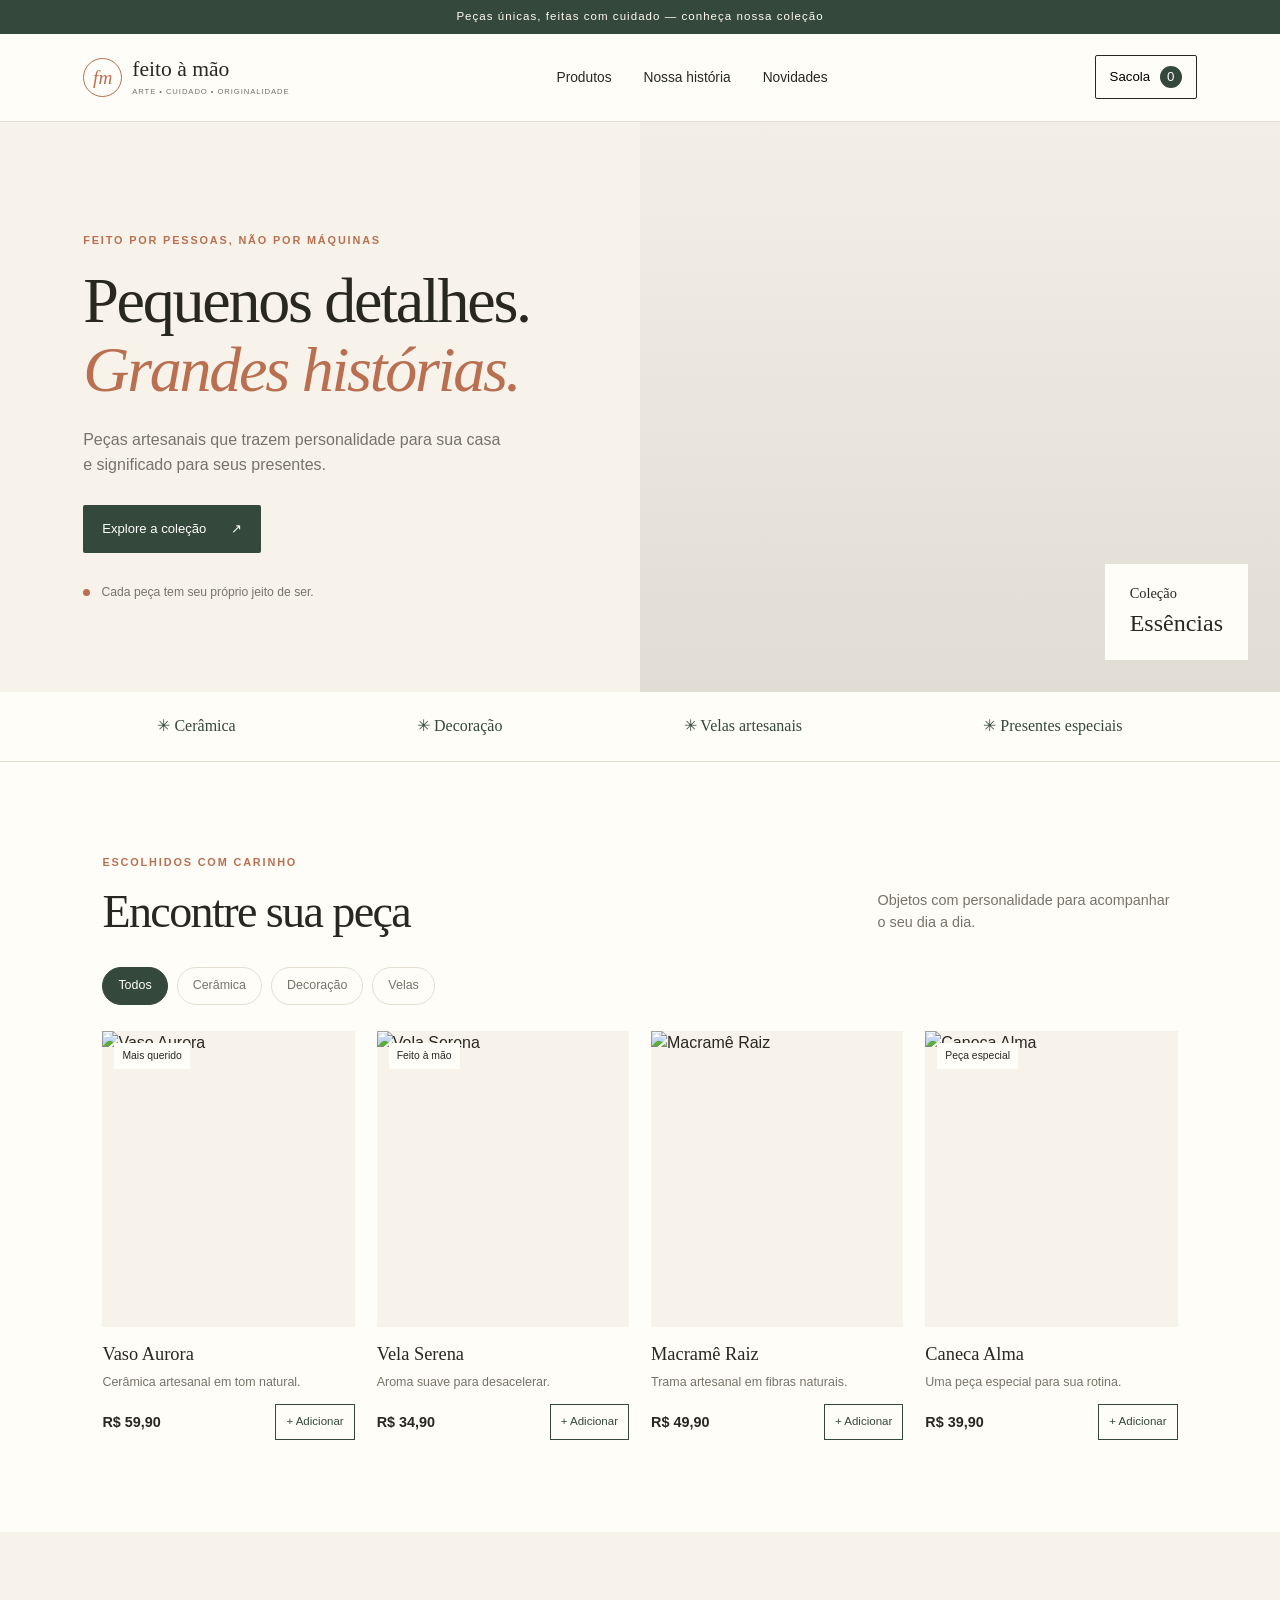
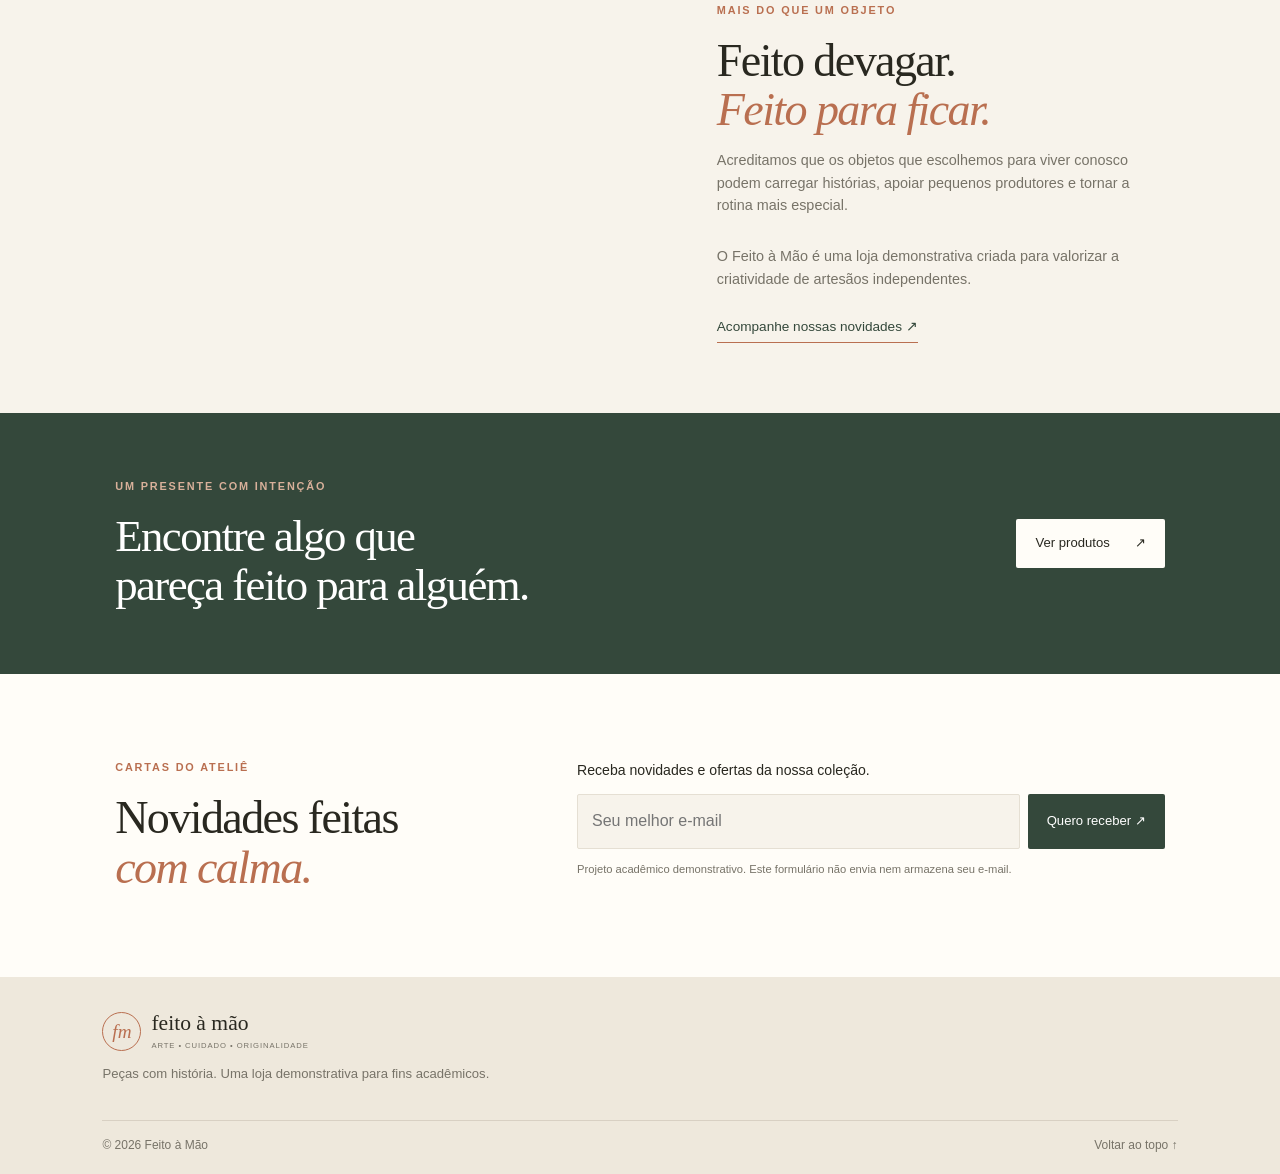
==== index.html @ 0cb6afe1 "Add files via upload Adicionando arquivos corretamente." ====
<!DOCTYPE html>
<html lang="pt-BR">
<head>
  <meta charset="UTF-8">
  <meta name="viewport" content="width=device-width, initial-scale=1.0">
  <meta name="description" content="Feito à Mão: peças artesanais para presentear e transformar seu espaço.">
  <title>Feito à Mão | Artesanato com significado</title>
  <link rel="stylesheet" href="assets/css/style.css">
  <script async src="https://www.googletagmanager.com/gtag/js?id=G-XXXXXXXXXX"></script>
  <script src="assets/js/analytics.js"></script>
  <script defer src="assets/js/main.js"></script>
</head>
<body>
  <div class="announcement">Peças únicas, feitas com cuidado — conheça nossa coleção</div>
  <header class="site-header">
    <a class="brand" href="#inicio" aria-label="Feito à Mão - início">
      <span class="brand-mark">fm</span>
      <span>feito à mão<small>ARTE • CUIDADO • ORIGINALIDADE</small></span>
    </a>
    <button class="menu-toggle" id="menu-toggle" aria-label="Abrir menu" aria-expanded="false">☰</button>
    <nav class="main-nav" id="main-nav">
      <a href="#produtos">Produtos</a>
      <a href="#historia">Nossa história</a>
      <a href="#novidades">Novidades</a>
    </nav>
    <button class="cart-button" id="open-cart" aria-label="Abrir carrinho">Sacola <span id="cart-count">0</span></button>
  </header>

  <main>
    <section class="hero" id="inicio">
      <div class="hero-copy">
        <p class="eyebrow">FEITO POR PESSOAS, NÃO POR MÁQUINAS</p>
        <h1>Pequenos detalhes.<br><em>Grandes histórias.</em></h1>
        <p>Peças artesanais que trazem personalidade para sua casa e significado para seus presentes.</p>
        <a class="button button-dark" href="#produtos" data-track="hero_shop_click">Explore a coleção <span>↗</span></a>
        <div class="hero-note"><span class="dot"></span> Cada peça tem seu próprio jeito de ser.</div>
      </div>
      <div class="hero-image" role="img" aria-label="Peças artesanais em tons naturais">
        <div class="image-label">Coleção<br><strong>Essências</strong></div>
      </div>
    </section>

    <section class="category-strip" aria-label="Categorias">
      <span>✳ Cerâmica</span><span>✳ Decoração</span><span>✳ Velas artesanais</span><span>✳ Presentes especiais</span>
    </section>

    <section class="section products-section" id="produtos">
      <div class="section-heading">
        <div><p class="eyebrow">ESCOLHIDOS COM CARINHO</p><h2>Encontre sua peça</h2></div>
        <p>Objetos com personalidade para acompanhar o seu dia a dia.</p>
      </div>
      <div class="filters" role="group" aria-label="Filtrar produtos">
        <button class="filter active" data-category="todos">Todos</button>
        <button class="filter" data-category="ceramica">Cerâmica</button>
        <button class="filter" data-category="decoracao">Decoração</button>
        <button class="filter" data-category="velas">Velas</button>
      </div>
      <div class="product-grid" id="product-grid"></div>
    </section>

    <section class="story-section" id="historia">
      <div class="story-image" role="img" aria-label="Materiais e ferramentas de artesanato"></div>
      <div class="story-copy">
        <p class="eyebrow">MAIS DO QUE UM OBJETO</p>
        <h2>Feito devagar.<br><em>Feito para ficar.</em></h2>
        <p>Acreditamos que os objetos que escolhemos para viver conosco podem carregar histórias, apoiar pequenos produtores e tornar a rotina mais especial.</p>
        <p>O Feito à Mão é uma loja demonstrativa criada para valorizar a criatividade de artesãos independentes.</p>
        <a href="#novidades" class="text-link" data-track="story_newsletter_click">Acompanhe nossas novidades ↗</a>
      </div>
    </section>

    <section class="promo-section">
      <div><p class="eyebrow">UM PRESENTE COM INTENÇÃO</p><h2>Encontre algo que<br>pareça feito para alguém.</h2></div>
      <a class="button button-light" href="#produtos" data-track="promo_shop_click">Ver produtos <span>↗</span></a>
    </section>

    <section class="newsletter-section" id="novidades">
      <div><p class="eyebrow">CARTAS DO ATELIÊ</p><h2>Novidades feitas<br><em>com calma.</em></h2></div>
      <form id="newsletter-form" class="newsletter-form">
        <label for="email">Receba novidades e ofertas da nossa coleção.</label>
        <div class="email-row"><input id="email" name="email" type="email" placeholder="Seu melhor e-mail" required><button class="button button-dark" type="submit">Quero receber ↗</button></div>
        <small>Projeto acadêmico demonstrativo. Este formulário não envia nem armazena seu e-mail.</small>
        <p id="newsletter-message" class="form-message" aria-live="polite"></p>
      </form>
    </section>
  </main>

  <footer class="site-footer">
    <a class="brand footer-brand" href="#inicio"><span class="brand-mark">fm</span><span>feito à mão<small>ARTE • CUIDADO • ORIGINALIDADE</small></span></a>
    <p>Peças com história. Uma loja demonstrativa para fins acadêmicos.</p>
    <div class="footer-bottom"><span>© <span id="year"></span> Feito à Mão</span><a href="#inicio">Voltar ao topo ↑</a></div>
  </footer>

  <div class="cart-overlay" id="cart-overlay" hidden></div>
  <aside class="cart-drawer" id="cart-drawer" aria-label="Carrinho de compras" aria-hidden="true">
    <div class="cart-heading"><div><p class="eyebrow">SUA SELEÇÃO</p><h2>Sacola</h2></div><button id="close-cart" class="close-button" aria-label="Fechar carrinho">×</button></div>
    <div id="cart-items" class="cart-items"></div>
    <div class="cart-bottom"><div class="cart-total"><span>Total estimado</span><strong id="cart-total">R$ 0,00</strong></div><button id="checkout-button" class="button button-dark full-width">Finalizar pedido de teste ↗</button><p class="fine-print">Sem pagamento real. Esta é uma demonstração acadêmica.</p><p id="checkout-message" class="form-message" aria-live="polite"></p></div>
  </aside>
  <div class="toast" id="toast" role="status" aria-live="polite"></div>
</body>
</html>
---- assets/css/style.css ----
:root {
  --cream: #f7f3eb;
  --paper: #fffdf8;
  --ink: #292820;
  --muted: #777368;
  --green: #34483b;
  --clay: #b96f50;
  --line: #e5dfd3;
  --serif: Georgia, "Times New Roman", serif;
  --sans: Arial, Helvetica, sans-serif;
}
* { box-sizing: border-box; }
html { scroll-behavior: smooth; scroll-padding-top: 90px; }
body { margin: 0; background: var(--paper); color: var(--ink); font-family: var(--sans); line-height: 1.55; }
a { color: inherit; text-decoration: none; }
button, input { font: inherit; }
button { cursor: pointer; }
.announcement { background: var(--green); color: #fffaf0; text-align: center; padding: 8px 16px; font-size: .72rem; letter-spacing: .09em; }
.site-header { height: 88px; padding: 0 6.5%; display: flex; align-items: center; justify-content: space-between; gap: 24px; background: var(--paper); border-bottom: 1px solid var(--line); position: sticky; top: 0; z-index: 10; }
.brand { display: flex; align-items: center; gap: 10px; font-family: var(--serif); font-size: 1.35rem; line-height: 1; white-space: nowrap; }
.brand small { display: block; margin-top: 6px; font: .48rem var(--sans); letter-spacing: .12em; color: var(--muted); }
.brand-mark { display: grid; place-items: center; width: 39px; height: 39px; border: 1px solid var(--clay); border-radius: 50%; color: var(--clay); font-style: italic; font-size: 1.2rem; }
.main-nav { display: flex; align-items: center; gap: 32px; font-size: .86rem; }
.main-nav a:hover, .text-link:hover { color: var(--clay); }
.cart-button { border: 1px solid var(--ink); background: transparent; padding: 10px 14px; border-radius: 2px; font-size: .83rem; }
.cart-button span { display: inline-grid; place-items: center; margin-left: 6px; background: var(--green); color: white; width: 22px; height: 22px; border-radius: 50%; }
.menu-toggle { display: none; background: none; border: 0; font-size: 1.4rem; }
.hero { display: grid; grid-template-columns: 1fr 1fr; min-height: 570px; background: var(--cream); }
.hero-copy { padding: 90px 10% 70px 13%; display: flex; flex-direction: column; align-items: flex-start; justify-content: center; }
.eyebrow { font-size: .68rem; font-weight: 700; letter-spacing: .17em; color: var(--clay); margin: 0 0 17px; }
h1, h2 { font-family: var(--serif); font-weight: 400; letter-spacing: -.035em; line-height: 1.08; margin: 0; }
h1 { font-size: clamp(2.7rem, 5vw, 4.6rem); }
h2 { font-size: clamp(2.1rem, 3.6vw, 3.3rem); }
h1 em, h2 em { color: var(--clay); font-weight: 400; }
.hero-copy > p:not(.eyebrow) { max-width: 420px; color: var(--muted); margin: 24px 0 27px; }
.button { display: inline-flex; align-items: center; justify-content: center; gap: 25px; padding: 14px 19px; border: 0; border-radius: 2px; font-size: .82rem; transition: transform .2s, background .2s; }
.button:hover { transform: translateY(-2px); }
.button-dark { background: var(--green); color: white; }
.button-dark:hover { background: #26372d; }
.button-light { background: var(--paper); color: var(--ink); }
.hero-note { margin-top: 30px; color: var(--muted); font-size: .76rem; }
.dot { display: inline-block; width: 7px; height: 7px; border-radius: 50%; background: var(--clay); margin-right: 8px; }
.hero-image { position: relative; min-height: 450px; background: linear-gradient(0deg, #2928201c, #29282005), url("https://images.unsplash.com/photo-1490312278390-ab64016e0aa9?auto=format&fit=crop&w=1400&q=85") center/cover; }
.image-label { position: absolute; bottom: 32px; right: 32px; padding: 18px 25px; background: var(--paper); font-family: var(--serif); font-size: .9rem; }
.image-label strong { font-size: 1.5rem; font-weight: 400; }
.category-strip { display: flex; justify-content: space-around; gap: 20px; flex-wrap: wrap; padding: 22px 6%; border-bottom: 1px solid var(--line); font-family: var(--serif); color: var(--green); }
.section { padding: 92px 8%; }
.section-heading { display: flex; align-items: end; justify-content: space-between; gap: 30px; margin-bottom: 30px; }
.section-heading > p { max-width: 300px; color: var(--muted); font-size: .9rem; margin: 0 0 4px; }
.filters { display: flex; gap: 9px; margin-bottom: 26px; flex-wrap: wrap; }
.filter { padding: 8px 15px; border: 1px solid var(--line); background: transparent; color: var(--muted); border-radius: 30px; font-size: .78rem; }
.filter.active, .filter:hover { background: var(--green); border-color: var(--green); color: white; }
.product-grid { display: grid; grid-template-columns: repeat(4, minmax(0, 1fr)); gap: 22px; }
.product-card { min-width: 0; }
.product-art { width: 100%; aspect-ratio: 4/4.7; position: relative; overflow: hidden; background: var(--cream); }
.product-art img { width: 100%; height: 100%; display: block; object-fit: cover; transition: transform .4s; }
.product-card:hover .product-art img { transform: scale(1.04); }
.product-tag { position: absolute; top: 12px; left: 12px; background: var(--paper); padding: 5px 8px; font-size: .65rem; }
.product-info { padding-top: 13px; }
.product-info h3 { margin: 0; font-family: var(--serif); font-size: 1.15rem; font-weight: 400; }
.product-description { color: var(--muted); font-size: .78rem; margin: 4px 0 12px; }
.product-buy-row { display: flex; justify-content: space-between; align-items: center; gap: 10px; }
.product-price { font-size: .9rem; font-weight: 700; }
.add-button { background: transparent; border: 1px solid var(--green); color: var(--green); padding: 8px 10px; font-size: .72rem; }
.add-button:hover { background: var(--green); color: white; }
.story-section { display: grid; grid-template-columns: 1fr 1fr; background: var(--cream); }
.story-image { min-height: 440px; background: url("https://images.unsplash.com/photo-1452860606245-08befc0ff44b?auto=format&fit=crop&w=1200&q=85") center/cover; }
.story-copy { padding: 70px 12%; display: flex; flex-direction: column; align-items: flex-start; justify-content: center; }
.story-copy p:not(.eyebrow) { color: var(--muted); max-width: 450px; font-size: .9rem; }
.text-link { color: var(--green); border-bottom: 1px solid var(--clay); padding-bottom: 5px; margin-top: 12px; font-size: .85rem; }
.promo-section { padding: 65px 9%; background: var(--green); color: white; display: flex; align-items: center; justify-content: space-between; gap: 30px; }
.promo-section .eyebrow { color: #d8b09a; }
.promo-section h2 { font-size: clamp(2rem, 3.5vw, 3rem); }
.newsletter-section { padding: 85px 9%; display: grid; grid-template-columns: .8fr 1.2fr; gap: 70px; align-items: center; }
.newsletter-form label { display: block; font-size: .88rem; margin-bottom: 12px; }
.email-row { display: flex; gap: 8px; }
.email-row input { flex: 1; min-width: 0; padding: 14px; border: 1px solid var(--line); background: var(--cream); border-radius: 2px; }
.newsletter-form small, .fine-print { display: block; color: var(--muted); font-size: .7rem; margin-top: 12px; }
.form-message { font-size: .83rem; color: var(--green); }
.site-footer { background: #eee8dc; padding: 35px 8% 20px; }
.footer-brand { display: inline-flex; }
.site-footer > p { color: var(--muted); font-size: .82rem; }
.footer-bottom { margin-top: 35px; padding-top: 15px; border-top: 1px solid #d8d0c3; display: flex; justify-content: space-between; font-size: .75rem; color: var(--muted); }
.cart-overlay { position: fixed; inset: 0; z-index: 19; background: #17171270; }
.cart-drawer { position: fixed; z-index: 20; top: 0; right: 0; height: 100dvh; width: min(440px, 100%); background: var(--paper); padding: 28px; display: flex; flex-direction: column; transform: translateX(105%); transition: transform .25s ease; }
.cart-drawer.open { transform: translateX(0); }
.cart-heading { display: flex; align-items: center; justify-content: space-between; border-bottom: 1px solid var(--line); padding-bottom: 18px; }
.cart-heading .eyebrow { margin-bottom: 5px; }
.cart-heading h2 { font-size: 2rem; }
.close-button { background: transparent; border: 0; font-size: 2rem; }
.cart-items { overflow: auto; flex: 1; padding: 15px 0; }
.empty-cart { color: var(--muted); font-size: .9rem; padding: 20px 0; }
.cart-item { display: grid; grid-template-columns: 1fr auto; gap: 8px; padding: 14px 0; border-bottom: 1px solid var(--line); }
.cart-item h3 { margin: 0; font-family: var(--serif); font-weight: 400; font-size: 1rem; }
.cart-item p { margin: 3px 0; color: var(--muted); font-size: .8rem; }
.quantity-controls { display: flex; align-items: center; gap: 9px; margin-top: 7px; }
.quantity-controls button { width: 26px; height: 26px; border: 1px solid var(--line); background: transparent; }
.remove-item { align-self: start; border: 0; background: transparent; color: var(--clay); font-size: .75rem; }
.cart-bottom { border-top: 1px solid var(--line); padding-top: 18px; }
.cart-total { display: flex; justify-content: space-between; margin-bottom: 17px; }
.full-width { width: 100%; }
.toast { position: fixed; bottom: 22px; left: 50%; transform: translate(-50%, 20px); opacity: 0; pointer-events: none; background: var(--ink); color: white; padding: 12px 18px; font-size: .82rem; z-index: 30; transition: .2s; }
.toast.show { opacity: 1; transform: translate(-50%, 0); }
[hidden] { display: none !important; }
@media (max-width: 900px) {
  .site-header { padding: 0 4%; gap: 14px; }
  .main-nav { gap: 16px; }
  .hero-copy { padding: 65px 8%; }
  .product-grid { grid-template-columns: repeat(2, minmax(0, 1fr)); gap: 30px 18px; }
  .section { padding: 70px 6%; }
  .story-copy { padding: 50px 8%; }
  .newsletter-section { gap: 35px; padding: 70px 6%; }
}
@media (max-width: 620px) {
  .announcement { font-size: .62rem; }
  .site-header { height: 74px; }
  .brand { font-size: 1.1rem; }
  .brand-mark { width: 34px; height: 34px; }
  .menu-toggle { display: block; margin-left: auto; }
  .main-nav { display: none; position: absolute; top: 73px; left: 0; right: 0; padding: 20px 6%; background: var(--paper); border-bottom: 1px solid var(--line); flex-direction: column; align-items: flex-start; }
  .main-nav.open { display: flex; }
  .cart-button { padding: 7px 9px; font-size: .75rem; }
  .hero { grid-template-columns: 1fr; }
  .hero-copy { padding: 60px 7% 45px; }
  .hero-image { min-height: 330px; }
  .category-strip { justify-content: flex-start; padding: 18px 6%; font-size: .86rem; }
  .section-heading { display: block; }
  .section-heading > p { margin-top: 15px; }
  .product-grid { gap: 25px 12px; }
  .product-info h3 { font-size: 1.03rem; }
  .product-buy-row { align-items: flex-start; flex-direction: column; }
  .add-button { width: 100%; }
  .story-section { grid-template-columns: 1fr; }
  .story-image { min-height: 290px; }
  .story-copy { padding: 50px 7%; }
  .promo-section { padding: 48px 7%; align-items: flex-start; flex-direction: column; }
  .newsletter-section { grid-template-columns: 1fr; padding: 55px 7%; gap: 25px; }
  .email-row { flex-direction: column; }
  .footer-bottom { gap: 20px; }
  .cart-drawer { padding: 22px; }
}
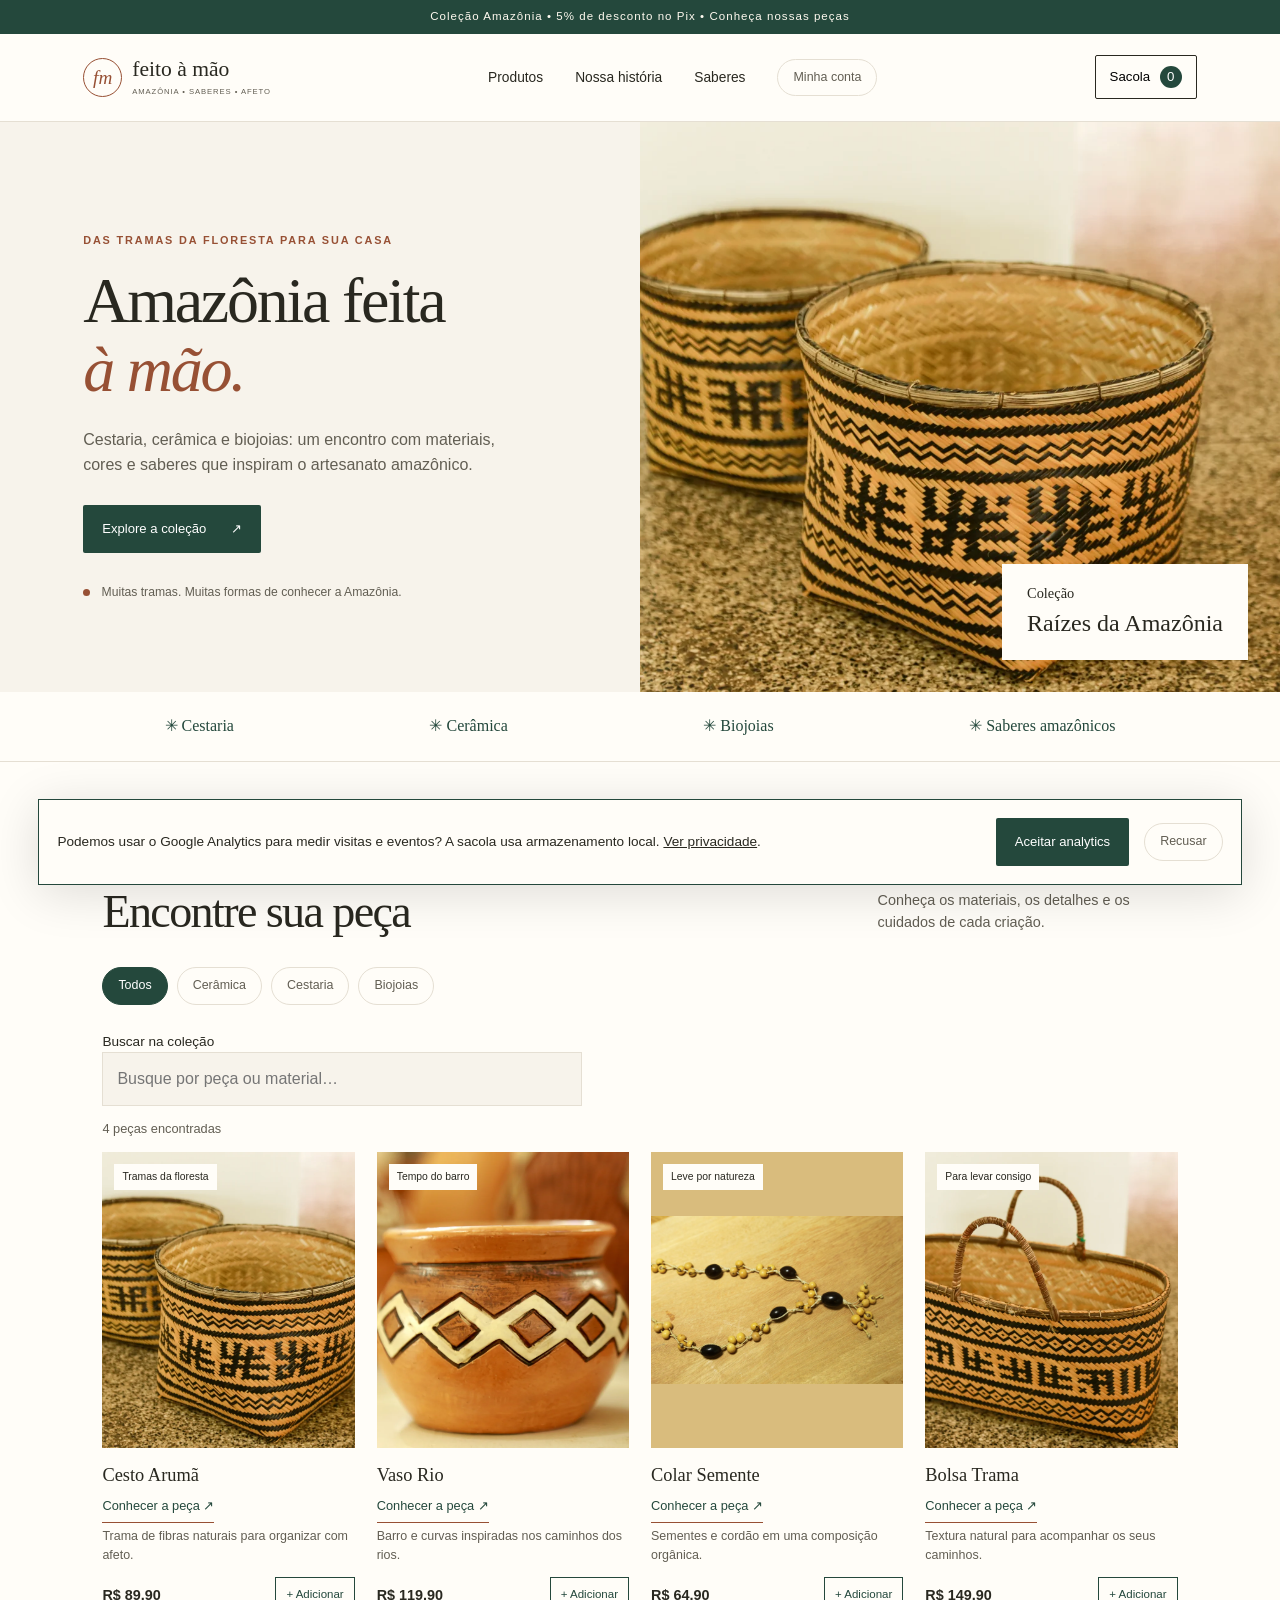
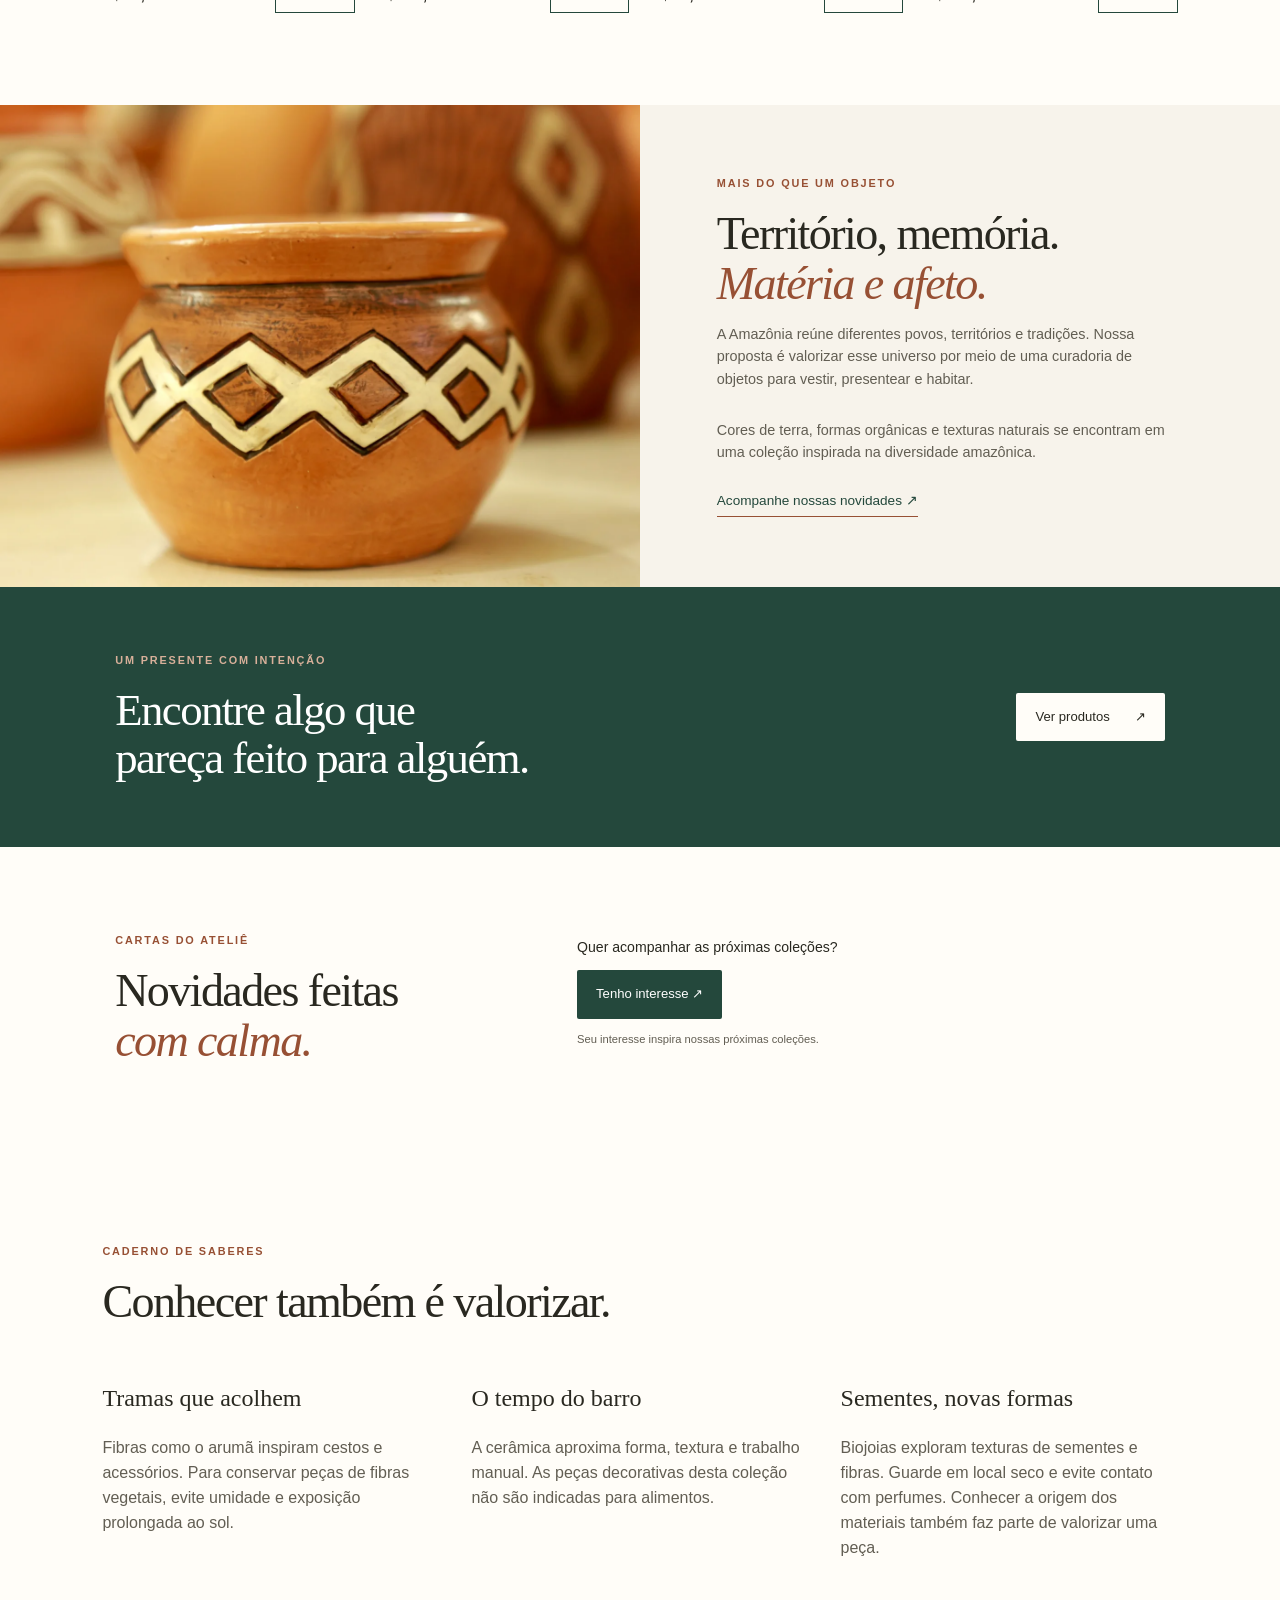
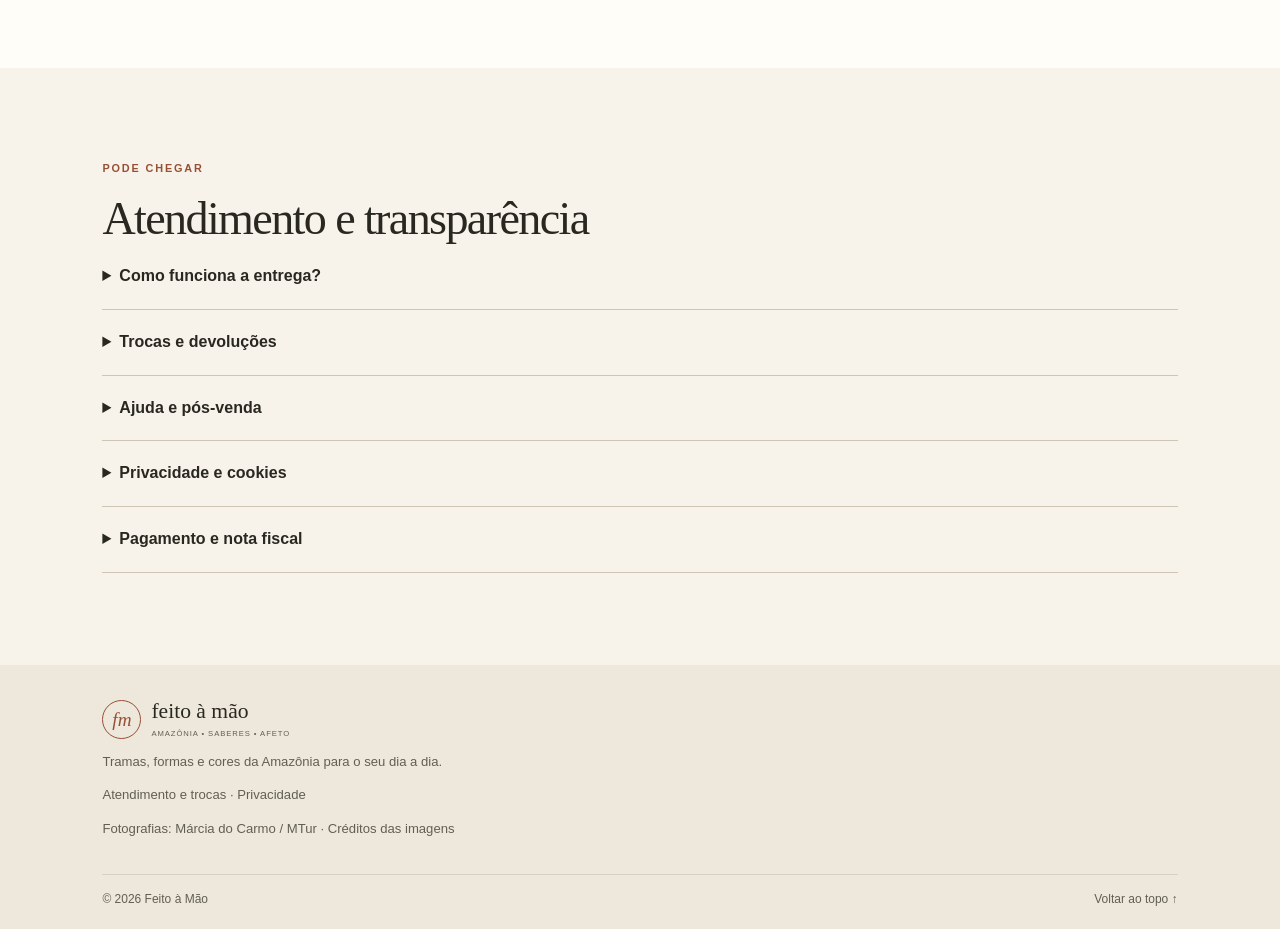
==== commit c9c5a4e2: "Atualização de tema do projeto. Foco do projeto indo para artesanato na amazônia e atualização de TA" ====
--- a/index.html
+++ b/index.html
@@ -1,102 +1,108 @@
-<!DOCTYPE html>
-<html lang="pt-BR">
-<head>
-  <meta charset="UTF-8">
-  <meta name="viewport" content="width=device-width, initial-scale=1.0">
-  <meta name="description" content="Feito à Mão: peças artesanais para presentear e transformar seu espaço.">
-  <title>Feito à Mão | Artesanato com significado</title>
-  <link rel="stylesheet" href="assets/css/style.css">
-  <script async src="https://www.googletagmanager.com/gtag/js?id=G-XXXXXXXXXX"></script>
-  <script src="assets/js/analytics.js"></script>
-  <script defer src="assets/js/main.js"></script>
-</head>
-<body>
-  <div class="announcement">Peças únicas, feitas com cuidado — conheça nossa coleção</div>
-  <header class="site-header">
-    <a class="brand" href="#inicio" aria-label="Feito à Mão - início">
-      <span class="brand-mark">fm</span>
-      <span>feito à mão<small>ARTE • CUIDADO • ORIGINALIDADE</small></span>
-    </a>
-    <button class="menu-toggle" id="menu-toggle" aria-label="Abrir menu" aria-expanded="false">☰</button>
-    <nav class="main-nav" id="main-nav">
-      <a href="#produtos">Produtos</a>
-      <a href="#historia">Nossa história</a>
-      <a href="#novidades">Novidades</a>
-    </nav>
-    <button class="cart-button" id="open-cart" aria-label="Abrir carrinho">Sacola <span id="cart-count">0</span></button>
-  </header>
-
-  <main>
-    <section class="hero" id="inicio">
-      <div class="hero-copy">
-        <p class="eyebrow">FEITO POR PESSOAS, NÃO POR MÁQUINAS</p>
-        <h1>Pequenos detalhes.<br><em>Grandes histórias.</em></h1>
-        <p>Peças artesanais que trazem personalidade para sua casa e significado para seus presentes.</p>
-        <a class="button button-dark" href="#produtos" data-track="hero_shop_click">Explore a coleção <span>↗</span></a>
-        <div class="hero-note"><span class="dot"></span> Cada peça tem seu próprio jeito de ser.</div>
-      </div>
-      <div class="hero-image" role="img" aria-label="Peças artesanais em tons naturais">
-        <div class="image-label">Coleção<br><strong>Essências</strong></div>
-      </div>
-    </section>
-
-    <section class="category-strip" aria-label="Categorias">
-      <span>✳ Cerâmica</span><span>✳ Decoração</span><span>✳ Velas artesanais</span><span>✳ Presentes especiais</span>
-    </section>
-
-    <section class="section products-section" id="produtos">
-      <div class="section-heading">
-        <div><p class="eyebrow">ESCOLHIDOS COM CARINHO</p><h2>Encontre sua peça</h2></div>
-        <p>Objetos com personalidade para acompanhar o seu dia a dia.</p>
-      </div>
-      <div class="filters" role="group" aria-label="Filtrar produtos">
-        <button class="filter active" data-category="todos">Todos</button>
-        <button class="filter" data-category="ceramica">Cerâmica</button>
-        <button class="filter" data-category="decoracao">Decoração</button>
-        <button class="filter" data-category="velas">Velas</button>
-      </div>
-      <div class="product-grid" id="product-grid"></div>
-    </section>
-
-    <section class="story-section" id="historia">
-      <div class="story-image" role="img" aria-label="Materiais e ferramentas de artesanato"></div>
-      <div class="story-copy">
-        <p class="eyebrow">MAIS DO QUE UM OBJETO</p>
-        <h2>Feito devagar.<br><em>Feito para ficar.</em></h2>
-        <p>Acreditamos que os objetos que escolhemos para viver conosco podem carregar histórias, apoiar pequenos produtores e tornar a rotina mais especial.</p>
-        <p>O Feito à Mão é uma loja demonstrativa criada para valorizar a criatividade de artesãos independentes.</p>
-        <a href="#novidades" class="text-link" data-track="story_newsletter_click">Acompanhe nossas novidades ↗</a>
-      </div>
-    </section>
-
-    <section class="promo-section">
-      <div><p class="eyebrow">UM PRESENTE COM INTENÇÃO</p><h2>Encontre algo que<br>pareça feito para alguém.</h2></div>
-      <a class="button button-light" href="#produtos" data-track="promo_shop_click">Ver produtos <span>↗</span></a>
-    </section>
-
-    <section class="newsletter-section" id="novidades">
-      <div><p class="eyebrow">CARTAS DO ATELIÊ</p><h2>Novidades feitas<br><em>com calma.</em></h2></div>
-      <form id="newsletter-form" class="newsletter-form">
-        <label for="email">Receba novidades e ofertas da nossa coleção.</label>
-        <div class="email-row"><input id="email" name="email" type="email" placeholder="Seu melhor e-mail" required><button class="button button-dark" type="submit">Quero receber ↗</button></div>
-        <small>Projeto acadêmico demonstrativo. Este formulário não envia nem armazena seu e-mail.</small>
-        <p id="newsletter-message" class="form-message" aria-live="polite"></p>
-      </form>
-    </section>
-  </main>
-
-  <footer class="site-footer">
-    <a class="brand footer-brand" href="#inicio"><span class="brand-mark">fm</span><span>feito à mão<small>ARTE • CUIDADO • ORIGINALIDADE</small></span></a>
-    <p>Peças com história. Uma loja demonstrativa para fins acadêmicos.</p>
-    <div class="footer-bottom"><span>© <span id="year"></span> Feito à Mão</span><a href="#inicio">Voltar ao topo ↑</a></div>
-  </footer>
-
-  <div class="cart-overlay" id="cart-overlay" hidden></div>
-  <aside class="cart-drawer" id="cart-drawer" aria-label="Carrinho de compras" aria-hidden="true">
-    <div class="cart-heading"><div><p class="eyebrow">SUA SELEÇÃO</p><h2>Sacola</h2></div><button id="close-cart" class="close-button" aria-label="Fechar carrinho">×</button></div>
-    <div id="cart-items" class="cart-items"></div>
-    <div class="cart-bottom"><div class="cart-total"><span>Total estimado</span><strong id="cart-total">R$ 0,00</strong></div><button id="checkout-button" class="button button-dark full-width">Finalizar pedido de teste ↗</button><p class="fine-print">Sem pagamento real. Esta é uma demonstração acadêmica.</p><p id="checkout-message" class="form-message" aria-live="polite"></p></div>
-  </aside>
-  <div class="toast" id="toast" role="status" aria-live="polite"></div>
-</body>
-</html>
+<!DOCTYPE html>
+<html lang="pt-BR">
+<head>
+  <meta charset="UTF-8">
+  <meta name="viewport" content="width=device-width, initial-scale=1.0">
+  <meta name="description" content="Feito à Mão Amazônia: cestaria, cerâmica e biojoias inspiradas nos materiais e nas cores da região amazônica.">
+  <title>Feito à Mão | Artesanato da Amazônia</title>
+  <link rel="stylesheet" href="assets/css/style.css">
+  <script src="assets/js/analytics.js"></script>
+  <script defer src="assets/js/main.js"></script>
+</head>
+<body>
+  <div class="announcement">Coleção Amazônia • 5% de desconto no Pix • Conheça nossas peças</div>
+  <header class="site-header">
+    <a class="brand" href="#inicio" aria-label="Feito à Mão - início">
+      <span class="brand-mark">fm</span>
+      <span>feito à mão<small>AMAZÔNIA • SABERES • AFETO</small></span>
+    </a>
+    <button class="menu-toggle" id="menu-toggle" aria-label="Abrir menu" aria-expanded="false">☰</button>
+    <nav class="main-nav" id="main-nav">
+      <a href="#produtos">Produtos</a>
+      <a href="#historia">Nossa história</a>
+      <a href="#saberes">Saberes</a><button class="filter" id="account-button">Minha conta</button>
+    </nav>
+    <button class="cart-button" id="open-cart" aria-label="Abrir carrinho">Sacola <span id="cart-count">0</span></button>
+  </header>
+
+  <main>
+    <section class="hero" id="inicio">
+      <div class="hero-copy">
+        <p class="eyebrow">DAS TRAMAS DA FLORESTA PARA SUA CASA</p>
+        <h1>Amazônia feita<br><em>à mão.</em></h1>
+        <p>Cestaria, cerâmica e biojoias: um encontro com materiais, cores e saberes que inspiram o artesanato amazônico.</p>
+        <a class="button button-dark" href="#produtos" data-track="hero_shop_click">Explore a coleção <span>↗</span></a>
+        <div class="hero-note"><span class="dot"></span> Muitas tramas. Muitas formas de conhecer a Amazônia.</div>
+      </div>
+      <div class="hero-image" role="img" aria-label="Cerâmica e cestaria em tons da floresta">
+        <div class="image-label">Coleção<br><strong>Raízes da Amazônia</strong></div>
+      </div>
+    </section>
+
+    <section class="category-strip" aria-label="Categorias">
+      <span>✳ Cestaria</span><span>✳ Cerâmica</span><span>✳ Biojoias</span><span>✳ Saberes amazônicos</span>
+    </section>
+
+    <section class="section products-section" id="produtos">
+      <div class="section-heading">
+        <div><p class="eyebrow">ESCOLHIDOS COM CARINHO</p><h2>Encontre sua peça</h2></div>
+        <p>Conheça os materiais, os detalhes e os cuidados de cada criação.</p>
+      </div>
+      <div class="filters" role="group" aria-label="Filtrar produtos">
+        <button class="filter active" data-category="todos">Todos</button>
+        <button class="filter" data-category="ceramica">Cerâmica</button>
+        <button class="filter" data-category="cestaria">Cestaria</button>
+        <button class="filter" data-category="biojoias">Biojoias</button>
+      </div>
+      <label class="search-label" for="search">Buscar na coleção</label><input id="search" type="search" placeholder="Busque por peça ou material…"><p id="result-count" role="status"></p>
+      <div class="product-grid" id="product-grid"></div>
+    </section>
+
+    <section class="story-section" id="historia">
+      <div class="story-image" role="img" aria-label="Fotografia de cerâmica artesanal"></div>
+      <div class="story-copy">
+        <p class="eyebrow">MAIS DO QUE UM OBJETO</p>
+        <h2>Território, memória.<br><em>Matéria e afeto.</em></h2>
+        <p>A Amazônia reúne diferentes povos, territórios e tradições. Nossa proposta é valorizar esse universo por meio de uma curadoria de objetos para vestir, presentear e habitar.</p>
+        <p>Cores de terra, formas orgânicas e texturas naturais se encontram em uma coleção inspirada na diversidade amazônica.</p>
+        <a href="#novidades" class="text-link" data-track="story_newsletter_click">Acompanhe nossas novidades ↗</a>
+      </div>
+    </section>
+
+    <section class="promo-section">
+      <div><p class="eyebrow">UM PRESENTE COM INTENÇÃO</p><h2>Encontre algo que<br>pareça feito para alguém.</h2></div>
+      <a class="button button-light" href="#produtos" data-track="promo_shop_click">Ver produtos <span>↗</span></a>
+    </section>
+
+    <section class="newsletter-section" id="novidades">
+      <div><p class="eyebrow">CARTAS DO ATELIÊ</p><h2>Novidades feitas<br><em>com calma.</em></h2></div>
+      <form id="newsletter-form" class="newsletter-form">
+        <label for="email">Quer acompanhar as próximas coleções?</label>
+        <div class="email-row"><button class="button button-dark" type="submit">Tenho interesse ↗</button></div>
+        <small>Seu interesse inspira nossas próximas coleções.</small>
+        <p id="newsletter-message" class="form-message" aria-live="polite"></p>
+      </form>
+    </section>
+    <section class="section" id="saberes"><p class="eyebrow">CADERNO DE SABERES</p><h2>Conhecer também é valorizar.</h2><div class="knowledge-grid"><article><h3>Tramas que acolhem</h3><p>Fibras como o arumã inspiram cestos e acessórios. Para conservar peças de fibras vegetais, evite umidade e exposição prolongada ao sol.</p></article><article><h3>O tempo do barro</h3><p>A cerâmica aproxima forma, textura e trabalho manual. As peças decorativas desta coleção não são indicadas para alimentos.</p></article><article><h3>Sementes, novas formas</h3><p>Biojoias exploram texturas de sementes e fibras. Guarde em local seco e evite contato com perfumes. Conhecer a origem dos materiais também faz parte de valorizar uma peça.</p></article></div></section>
+    <section class="section policies" id="atendimento"><p class="eyebrow">PODE CHEGAR</p><h2>Atendimento e transparência</h2><details><summary>Como funciona a entrega?</summary><p>Consulte uma estimativa no checkout: CEPs iniciados em 6 têm frete de R$ 18 e prazo de 5 a 8 dias úteis; demais regiões, R$ 32 e 8 a 15 dias úteis. Valores e prazos são estimados.</p></details><details><summary>Trocas e devoluções</summary><p>Arrependimento em até 7 dias após o recebimento, com devolução sem custo. Para dúvidas sobre conservação, trocas ou problemas com uma peça, consulte nosso canal de atendimento.</p></details><details><summary>Ajuda e pós-venda</summary><p>Escolha uma peça, abra a sacola e revise sua seleção. O resumo fica disponível na tela e em Minha conta, neste navegador.</p><p>Fale com a gente: <a href="https://github.com/Planetoid2501/feito-a-mao/issues" target="_blank" rel="noopener">abrir uma dúvida no GitHub</a>. Não inclua dados pessoais em mensagens públicas.</p></details><details id="privacidade"><summary>Privacidade e cookies</summary><p>Feito à Mão Amazônia. Para dúvidas sobre esta página e seus dados, utilize o canal de atendimento indicado acima.</p><p>Sacola, preferência de cookies e último pedido ficam neste navegador. Seu apelido fica apenas durante a sessão. Analytics só é carregado após aceitação; recebe eventos de navegação e produtos, sem apelido, e-mail ou CEP nos parâmetros enviados pelo site. O Google pode tratar dados técnicos da visita. Recusar não impede usar a loja.</p><button id="privacy-settings" class="filter">Rever consentimento</button><button id="clear-data" class="filter">Apagar dados locais</button></details><details><summary>Pagamento e nota fiscal</summary><p>Nesta página, você pode revisar opções de Pix, cartão e carteira digital sem informar dados bancários. A finalização não realiza cobrança nem emite nota fiscal.</p></details></section>
+  </main>
+
+  <footer class="site-footer">
+    <a class="brand footer-brand" href="#inicio"><span class="brand-mark">fm</span><span>feito à mão<small>AMAZÔNIA • SABERES • AFETO</small></span></a>
+    <p>Tramas, formas e cores da Amazônia para o seu dia a dia.</p>
+    <p><a href="#atendimento">Atendimento e trocas</a> · <a href="#privacidade">Privacidade</a></p><p class="photo-credit">Fotografias: Márcia do Carmo / MTur · <a href="creditos.html">Créditos das imagens</a></p><div class="footer-bottom"><span>© <span id="year"></span> Feito à Mão</span><a href="#inicio">Voltar ao topo ↑</a></div>
+  </footer>
+
+  <div class="cart-overlay" id="cart-overlay" hidden></div>
+  <aside inert role="dialog" aria-modal="true" class="cart-drawer" id="cart-drawer" aria-label="Carrinho de compras" aria-hidden="true">
+    <div class="cart-heading"><div><p class="eyebrow">SUA SELEÇÃO</p><h2>Sacola</h2></div><button id="close-cart" class="close-button" aria-label="Fechar carrinho">×</button></div>
+    <div id="cart-items" class="cart-items"></div>
+    <div class="cart-bottom"><div class="cart-total"><span>Total estimado</span><strong id="cart-total">R$ 0,00</strong></div><button id="checkout-button" class="button button-dark full-width">Continuar para o checkout ↗</button><p class="fine-print">Revise suas peças e escolha como finalizar.</p><p id="checkout-message" class="form-message" aria-live="polite"></p></div>
+  </aside>
+  <dialog id="detail-dialog"><button class="close-button dialog-close" aria-label="Fechar">×</button><div id="detail-content"></div></dialog>
+  <dialog id="account-dialog"><button class="close-button dialog-close" aria-label="Fechar">×</button><h2>Seu ateliê</h2><p>Escolha um apelido para personalizar sua visita neste navegador.</p><form id="account-form"><label>Como podemos chamar você?<input id="nickname" required maxlength="40" autocomplete="off"></label><button class="button button-dark">Continuar</button></form><p id="account-status" role="status"></p><button id="logout" class="filter">Sair</button><h3>Último pedido</h3><p id="last-order">Nenhum pedido neste navegador.</p></dialog>
+  <dialog id="checkout-dialog"><button class="close-button dialog-close" aria-label="Fechar">×</button><h2>Finalizar pedido</h2><p>Confira seu pedido. Nenhuma cobrança será realizada nesta finalização.</p><form id="checkout-form"><label>CEP de entrega<input id="cep" inputmode="numeric" pattern="[0-9]{5}-?[0-9]{3}" placeholder="69900-000" required></label><button type="button" id="confirm-shipping" class="button button-dark">Confirmar frete</button><p id="shipping-status" role="status"></p><label>Pagamento<select id="payment"><option value="pix">Pix • 5% de desconto</option><option value="card">Cartão de crédito</option><option value="wallet">Carteira digital</option></select></label><label>Cupom<input id="coupon" placeholder="AMAZONIA10" maxlength="20"></label><p>AMAZONIA10: 10% nos produtos. Descontos não cumulativos: vale o maior.</p><p id="order-summary" role="status"></p><button id="confirm-order" disabled class="button button-dark" type="submit">Confirmar seleção</button></form></dialog>
+  <section id="cookie-banner" class="cookie-banner" aria-label="Preferências de privacidade"><p>Podemos usar o Google Analytics para medir visitas e eventos? A sacola usa armazenamento local. <a href="#privacidade">Ver privacidade</a>.</p><button id="accept-cookies" class="button button-dark">Aceitar analytics</button><button id="reject-cookies" class="filter">Recusar</button></section>
+  <div class="toast" id="toast" role="status" aria-live="polite"></div>
+</body>
+</html>
--- a/assets/css/style.css
+++ b/assets/css/style.css
@@ -1,141 +1,156 @@
-:root {
-  --cream: #f7f3eb;
-  --paper: #fffdf8;
-  --ink: #292820;
-  --muted: #777368;
-  --green: #34483b;
-  --clay: #b96f50;
-  --line: #e5dfd3;
-  --serif: Georgia, "Times New Roman", serif;
-  --sans: Arial, Helvetica, sans-serif;
-}
-* { box-sizing: border-box; }
-html { scroll-behavior: smooth; scroll-padding-top: 90px; }
-body { margin: 0; background: var(--paper); color: var(--ink); font-family: var(--sans); line-height: 1.55; }
-a { color: inherit; text-decoration: none; }
-button, input { font: inherit; }
-button { cursor: pointer; }
-.announcement { background: var(--green); color: #fffaf0; text-align: center; padding: 8px 16px; font-size: .72rem; letter-spacing: .09em; }
-.site-header { height: 88px; padding: 0 6.5%; display: flex; align-items: center; justify-content: space-between; gap: 24px; background: var(--paper); border-bottom: 1px solid var(--line); position: sticky; top: 0; z-index: 10; }
-.brand { display: flex; align-items: center; gap: 10px; font-family: var(--serif); font-size: 1.35rem; line-height: 1; white-space: nowrap; }
-.brand small { display: block; margin-top: 6px; font: .48rem var(--sans); letter-spacing: .12em; color: var(--muted); }
-.brand-mark { display: grid; place-items: center; width: 39px; height: 39px; border: 1px solid var(--clay); border-radius: 50%; color: var(--clay); font-style: italic; font-size: 1.2rem; }
-.main-nav { display: flex; align-items: center; gap: 32px; font-size: .86rem; }
-.main-nav a:hover, .text-link:hover { color: var(--clay); }
-.cart-button { border: 1px solid var(--ink); background: transparent; padding: 10px 14px; border-radius: 2px; font-size: .83rem; }
-.cart-button span { display: inline-grid; place-items: center; margin-left: 6px; background: var(--green); color: white; width: 22px; height: 22px; border-radius: 50%; }
-.menu-toggle { display: none; background: none; border: 0; font-size: 1.4rem; }
-.hero { display: grid; grid-template-columns: 1fr 1fr; min-height: 570px; background: var(--cream); }
-.hero-copy { padding: 90px 10% 70px 13%; display: flex; flex-direction: column; align-items: flex-start; justify-content: center; }
-.eyebrow { font-size: .68rem; font-weight: 700; letter-spacing: .17em; color: var(--clay); margin: 0 0 17px; }
-h1, h2 { font-family: var(--serif); font-weight: 400; letter-spacing: -.035em; line-height: 1.08; margin: 0; }
-h1 { font-size: clamp(2.7rem, 5vw, 4.6rem); }
-h2 { font-size: clamp(2.1rem, 3.6vw, 3.3rem); }
-h1 em, h2 em { color: var(--clay); font-weight: 400; }
-.hero-copy > p:not(.eyebrow) { max-width: 420px; color: var(--muted); margin: 24px 0 27px; }
-.button { display: inline-flex; align-items: center; justify-content: center; gap: 25px; padding: 14px 19px; border: 0; border-radius: 2px; font-size: .82rem; transition: transform .2s, background .2s; }
-.button:hover { transform: translateY(-2px); }
-.button-dark { background: var(--green); color: white; }
-.button-dark:hover { background: #26372d; }
-.button-light { background: var(--paper); color: var(--ink); }
-.hero-note { margin-top: 30px; color: var(--muted); font-size: .76rem; }
-.dot { display: inline-block; width: 7px; height: 7px; border-radius: 50%; background: var(--clay); margin-right: 8px; }
-.hero-image { position: relative; min-height: 450px; background: linear-gradient(0deg, #2928201c, #29282005), url("https://images.unsplash.com/photo-1490312278390-ab64016e0aa9?auto=format&fit=crop&w=1400&q=85") center/cover; }
-.image-label { position: absolute; bottom: 32px; right: 32px; padding: 18px 25px; background: var(--paper); font-family: var(--serif); font-size: .9rem; }
-.image-label strong { font-size: 1.5rem; font-weight: 400; }
-.category-strip { display: flex; justify-content: space-around; gap: 20px; flex-wrap: wrap; padding: 22px 6%; border-bottom: 1px solid var(--line); font-family: var(--serif); color: var(--green); }
-.section { padding: 92px 8%; }
-.section-heading { display: flex; align-items: end; justify-content: space-between; gap: 30px; margin-bottom: 30px; }
-.section-heading > p { max-width: 300px; color: var(--muted); font-size: .9rem; margin: 0 0 4px; }
-.filters { display: flex; gap: 9px; margin-bottom: 26px; flex-wrap: wrap; }
-.filter { padding: 8px 15px; border: 1px solid var(--line); background: transparent; color: var(--muted); border-radius: 30px; font-size: .78rem; }
-.filter.active, .filter:hover { background: var(--green); border-color: var(--green); color: white; }
-.product-grid { display: grid; grid-template-columns: repeat(4, minmax(0, 1fr)); gap: 22px; }
-.product-card { min-width: 0; }
-.product-art { width: 100%; aspect-ratio: 4/4.7; position: relative; overflow: hidden; background: var(--cream); }
-.product-art img { width: 100%; height: 100%; display: block; object-fit: cover; transition: transform .4s; }
-.product-card:hover .product-art img { transform: scale(1.04); }
-.product-tag { position: absolute; top: 12px; left: 12px; background: var(--paper); padding: 5px 8px; font-size: .65rem; }
-.product-info { padding-top: 13px; }
-.product-info h3 { margin: 0; font-family: var(--serif); font-size: 1.15rem; font-weight: 400; }
-.product-description { color: var(--muted); font-size: .78rem; margin: 4px 0 12px; }
-.product-buy-row { display: flex; justify-content: space-between; align-items: center; gap: 10px; }
-.product-price { font-size: .9rem; font-weight: 700; }
-.add-button { background: transparent; border: 1px solid var(--green); color: var(--green); padding: 8px 10px; font-size: .72rem; }
-.add-button:hover { background: var(--green); color: white; }
-.story-section { display: grid; grid-template-columns: 1fr 1fr; background: var(--cream); }
-.story-image { min-height: 440px; background: url("https://images.unsplash.com/photo-1452860606245-08befc0ff44b?auto=format&fit=crop&w=1200&q=85") center/cover; }
-.story-copy { padding: 70px 12%; display: flex; flex-direction: column; align-items: flex-start; justify-content: center; }
-.story-copy p:not(.eyebrow) { color: var(--muted); max-width: 450px; font-size: .9rem; }
-.text-link { color: var(--green); border-bottom: 1px solid var(--clay); padding-bottom: 5px; margin-top: 12px; font-size: .85rem; }
-.promo-section { padding: 65px 9%; background: var(--green); color: white; display: flex; align-items: center; justify-content: space-between; gap: 30px; }
-.promo-section .eyebrow { color: #d8b09a; }
-.promo-section h2 { font-size: clamp(2rem, 3.5vw, 3rem); }
-.newsletter-section { padding: 85px 9%; display: grid; grid-template-columns: .8fr 1.2fr; gap: 70px; align-items: center; }
-.newsletter-form label { display: block; font-size: .88rem; margin-bottom: 12px; }
-.email-row { display: flex; gap: 8px; }
-.email-row input { flex: 1; min-width: 0; padding: 14px; border: 1px solid var(--line); background: var(--cream); border-radius: 2px; }
-.newsletter-form small, .fine-print { display: block; color: var(--muted); font-size: .7rem; margin-top: 12px; }
-.form-message { font-size: .83rem; color: var(--green); }
-.site-footer { background: #eee8dc; padding: 35px 8% 20px; }
-.footer-brand { display: inline-flex; }
-.site-footer > p { color: var(--muted); font-size: .82rem; }
-.footer-bottom { margin-top: 35px; padding-top: 15px; border-top: 1px solid #d8d0c3; display: flex; justify-content: space-between; font-size: .75rem; color: var(--muted); }
-.cart-overlay { position: fixed; inset: 0; z-index: 19; background: #17171270; }
-.cart-drawer { position: fixed; z-index: 20; top: 0; right: 0; height: 100dvh; width: min(440px, 100%); background: var(--paper); padding: 28px; display: flex; flex-direction: column; transform: translateX(105%); transition: transform .25s ease; }
-.cart-drawer.open { transform: translateX(0); }
-.cart-heading { display: flex; align-items: center; justify-content: space-between; border-bottom: 1px solid var(--line); padding-bottom: 18px; }
-.cart-heading .eyebrow { margin-bottom: 5px; }
-.cart-heading h2 { font-size: 2rem; }
-.close-button { background: transparent; border: 0; font-size: 2rem; }
-.cart-items { overflow: auto; flex: 1; padding: 15px 0; }
-.empty-cart { color: var(--muted); font-size: .9rem; padding: 20px 0; }
-.cart-item { display: grid; grid-template-columns: 1fr auto; gap: 8px; padding: 14px 0; border-bottom: 1px solid var(--line); }
-.cart-item h3 { margin: 0; font-family: var(--serif); font-weight: 400; font-size: 1rem; }
-.cart-item p { margin: 3px 0; color: var(--muted); font-size: .8rem; }
-.quantity-controls { display: flex; align-items: center; gap: 9px; margin-top: 7px; }
-.quantity-controls button { width: 26px; height: 26px; border: 1px solid var(--line); background: transparent; }
-.remove-item { align-self: start; border: 0; background: transparent; color: var(--clay); font-size: .75rem; }
-.cart-bottom { border-top: 1px solid var(--line); padding-top: 18px; }
-.cart-total { display: flex; justify-content: space-between; margin-bottom: 17px; }
-.full-width { width: 100%; }
-.toast { position: fixed; bottom: 22px; left: 50%; transform: translate(-50%, 20px); opacity: 0; pointer-events: none; background: var(--ink); color: white; padding: 12px 18px; font-size: .82rem; z-index: 30; transition: .2s; }
-.toast.show { opacity: 1; transform: translate(-50%, 0); }
-[hidden] { display: none !important; }
-@media (max-width: 900px) {
-  .site-header { padding: 0 4%; gap: 14px; }
-  .main-nav { gap: 16px; }
-  .hero-copy { padding: 65px 8%; }
-  .product-grid { grid-template-columns: repeat(2, minmax(0, 1fr)); gap: 30px 18px; }
-  .section { padding: 70px 6%; }
-  .story-copy { padding: 50px 8%; }
-  .newsletter-section { gap: 35px; padding: 70px 6%; }
-}
-@media (max-width: 620px) {
-  .announcement { font-size: .62rem; }
-  .site-header { height: 74px; }
-  .brand { font-size: 1.1rem; }
-  .brand-mark { width: 34px; height: 34px; }
-  .menu-toggle { display: block; margin-left: auto; }
-  .main-nav { display: none; position: absolute; top: 73px; left: 0; right: 0; padding: 20px 6%; background: var(--paper); border-bottom: 1px solid var(--line); flex-direction: column; align-items: flex-start; }
-  .main-nav.open { display: flex; }
-  .cart-button { padding: 7px 9px; font-size: .75rem; }
-  .hero { grid-template-columns: 1fr; }
-  .hero-copy { padding: 60px 7% 45px; }
-  .hero-image { min-height: 330px; }
-  .category-strip { justify-content: flex-start; padding: 18px 6%; font-size: .86rem; }
-  .section-heading { display: block; }
-  .section-heading > p { margin-top: 15px; }
-  .product-grid { gap: 25px 12px; }
-  .product-info h3 { font-size: 1.03rem; }
-  .product-buy-row { align-items: flex-start; flex-direction: column; }
-  .add-button { width: 100%; }
-  .story-section { grid-template-columns: 1fr; }
-  .story-image { min-height: 290px; }
-  .story-copy { padding: 50px 7%; }
-  .promo-section { padding: 48px 7%; align-items: flex-start; flex-direction: column; }
-  .newsletter-section { grid-template-columns: 1fr; padding: 55px 7%; gap: 25px; }
-  .email-row { flex-direction: column; }
-  .footer-bottom { gap: 20px; }
-  .cart-drawer { padding: 22px; }
-}
+:root {
+  --cream: #f7f3eb;
+  --paper: #fffdf8;
+  --ink: #292820;
+  --muted: #777368;
+  --green: #34483b;
+  --clay: #b96f50;
+  --line: #e5dfd3;
+  --serif: Georgia, "Times New Roman", serif;
+  --sans: Arial, Helvetica, sans-serif;
+}
+* { box-sizing: border-box; }
+html { scroll-behavior: smooth; scroll-padding-top: 90px; }
+body { margin: 0; background: var(--paper); color: var(--ink); font-family: var(--sans); line-height: 1.55; }
+a { color: inherit; text-decoration: none; }
+button, input { font: inherit; }
+button { cursor: pointer; }
+.announcement { background: var(--green); color: #fffaf0; text-align: center; padding: 8px 16px; font-size: .72rem; letter-spacing: .09em; }
+.site-header { height: 88px; padding: 0 6.5%; display: flex; align-items: center; justify-content: space-between; gap: 24px; background: var(--paper); border-bottom: 1px solid var(--line); position: sticky; top: 0; z-index: 10; }
+.brand { display: flex; align-items: center; gap: 10px; font-family: var(--serif); font-size: 1.35rem; line-height: 1; white-space: nowrap; }
+.brand small { display: block; margin-top: 6px; font: .48rem var(--sans); letter-spacing: .12em; color: var(--muted); }
+.brand-mark { display: grid; place-items: center; width: 39px; height: 39px; border: 1px solid var(--clay); border-radius: 50%; color: var(--clay); font-style: italic; font-size: 1.2rem; }
+.main-nav { display: flex; align-items: center; gap: 32px; font-size: .86rem; }
+.main-nav a:hover, .text-link:hover { color: var(--clay); }
+.cart-button { border: 1px solid var(--ink); background: transparent; padding: 10px 14px; border-radius: 2px; font-size: .83rem; }
+.cart-button span { display: inline-grid; place-items: center; margin-left: 6px; background: var(--green); color: white; width: 22px; height: 22px; border-radius: 50%; }
+.menu-toggle { display: none; background: none; border: 0; font-size: 1.4rem; }
+.hero { display: grid; grid-template-columns: 1fr 1fr; min-height: 570px; background: var(--cream); }
+.hero-copy { padding: 90px 10% 70px 13%; display: flex; flex-direction: column; align-items: flex-start; justify-content: center; }
+.eyebrow { font-size: .68rem; font-weight: 700; letter-spacing: .17em; color: var(--clay); margin: 0 0 17px; }
+h1, h2 { font-family: var(--serif); font-weight: 400; letter-spacing: -.035em; line-height: 1.08; margin: 0; }
+h1 { font-size: clamp(2.7rem, 5vw, 4.6rem); }
+h2 { font-size: clamp(2.1rem, 3.6vw, 3.3rem); }
+h1 em, h2 em { color: var(--clay); font-weight: 400; }
+.hero-copy > p:not(.eyebrow) { max-width: 420px; color: var(--muted); margin: 24px 0 27px; }
+.button { display: inline-flex; align-items: center; justify-content: center; gap: 25px; padding: 14px 19px; border: 0; border-radius: 2px; font-size: .82rem; transition: transform .2s, background .2s; }
+.button:hover { transform: translateY(-2px); }
+.button-dark { background: var(--green); color: white; }
+.button-dark:hover { background: #26372d; }
+.button-light { background: var(--paper); color: var(--ink); }
+.hero-note { margin-top: 30px; color: var(--muted); font-size: .76rem; }
+.dot { display: inline-block; width: 7px; height: 7px; border-radius: 50%; background: var(--clay); margin-right: 8px; }
+.hero-image { position: relative; min-height: 450px; background: linear-gradient(0deg, #2928201c, #29282005), url("../img/cesto.webp") center/cover; }
+.image-label { position: absolute; bottom: 32px; right: 32px; padding: 18px 25px; background: var(--paper); font-family: var(--serif); font-size: .9rem; }
+.image-label strong { font-size: 1.5rem; font-weight: 400; }
+.category-strip { display: flex; justify-content: space-around; gap: 20px; flex-wrap: wrap; padding: 22px 6%; border-bottom: 1px solid var(--line); font-family: var(--serif); color: var(--green); }
+.section { padding: 92px 8%; }
+.section-heading { display: flex; align-items: end; justify-content: space-between; gap: 30px; margin-bottom: 30px; }
+.section-heading > p { max-width: 300px; color: var(--muted); font-size: .9rem; margin: 0 0 4px; }
+.filters { display: flex; gap: 9px; margin-bottom: 26px; flex-wrap: wrap; }
+.filter { padding: 8px 15px; border: 1px solid var(--line); background: transparent; color: var(--muted); border-radius: 30px; font-size: .78rem; }
+.filter.active, .filter:hover { background: var(--green); border-color: var(--green); color: white; }
+.product-grid { display: grid; grid-template-columns: repeat(4, minmax(0, 1fr)); gap: 22px; }
+.product-card { min-width: 0; }
+.product-art { width: 100%; aspect-ratio: 4/4.7; position: relative; overflow: hidden; background: var(--cream); }
+.product-art img { width: 100%; height: 100%; display: block; object-fit: cover; transition: transform .4s; }
+.product-card:hover .product-art img { transform: scale(1.04); }
+.product-tag { position: absolute; top: 12px; left: 12px; background: var(--paper); padding: 5px 8px; font-size: .65rem; }
+.product-info { padding-top: 13px; }
+.product-info h3 { margin: 0; font-family: var(--serif); font-size: 1.15rem; font-weight: 400; }
+.product-description { color: var(--muted); font-size: .78rem; margin: 4px 0 12px; }
+.product-buy-row { display: flex; justify-content: space-between; align-items: center; gap: 10px; }
+.product-price { font-size: .9rem; font-weight: 700; }
+.add-button { background: transparent; border: 1px solid var(--green); color: var(--green); padding: 8px 10px; font-size: .72rem; }
+.add-button:hover { background: var(--green); color: white; }
+.story-section { display: grid; grid-template-columns: 1fr 1fr; background: var(--cream); }
+.story-image { min-height: 440px; background: url("../img/vaso.webp") center/cover; }
+.story-copy { padding: 70px 12%; display: flex; flex-direction: column; align-items: flex-start; justify-content: center; }
+.story-copy p:not(.eyebrow) { color: var(--muted); max-width: 450px; font-size: .9rem; }
+.text-link { color: var(--green); border-bottom: 1px solid var(--clay); padding-bottom: 5px; margin-top: 12px; font-size: .85rem; }
+.promo-section { padding: 65px 9%; background: var(--green); color: white; display: flex; align-items: center; justify-content: space-between; gap: 30px; }
+.promo-section .eyebrow { color: #d8b09a; }
+.promo-section h2 { font-size: clamp(2rem, 3.5vw, 3rem); }
+.newsletter-section { padding: 85px 9%; display: grid; grid-template-columns: .8fr 1.2fr; gap: 70px; align-items: center; }
+.newsletter-form label { display: block; font-size: .88rem; margin-bottom: 12px; }
+.email-row { display: flex; gap: 8px; }
+.email-row input { flex: 1; min-width: 0; padding: 14px; border: 1px solid var(--line); background: var(--cream); border-radius: 2px; }
+.newsletter-form small, .fine-print { display: block; color: var(--muted); font-size: .7rem; margin-top: 12px; }
+.form-message { font-size: .83rem; color: var(--green); }
+.site-footer { background: #eee8dc; padding: 35px 8% 20px; }
+.footer-brand { display: inline-flex; }
+.site-footer > p { color: var(--muted); font-size: .82rem; }
+.footer-bottom { margin-top: 35px; padding-top: 15px; border-top: 1px solid #d8d0c3; display: flex; justify-content: space-between; font-size: .75rem; color: var(--muted); }
+.cart-overlay { position: fixed; inset: 0; z-index: 19; background: #17171270; }
+.cart-drawer { position: fixed; z-index: 20; top: 0; right: 0; height: 100dvh; width: min(440px, 100%); background: var(--paper); padding: 28px; display: flex; flex-direction: column; transform: translateX(105%); transition: transform .25s ease; }
+.cart-drawer.open { transform: translateX(0); }
+.cart-heading { display: flex; align-items: center; justify-content: space-between; border-bottom: 1px solid var(--line); padding-bottom: 18px; }
+.cart-heading .eyebrow { margin-bottom: 5px; }
+.cart-heading h2 { font-size: 2rem; }
+.close-button { background: transparent; border: 0; font-size: 2rem; }
+.cart-items { overflow: auto; flex: 1; padding: 15px 0; }
+.empty-cart { color: var(--muted); font-size: .9rem; padding: 20px 0; }
+.cart-item { display: grid; grid-template-columns: 1fr auto; gap: 8px; padding: 14px 0; border-bottom: 1px solid var(--line); }
+.cart-item h3 { margin: 0; font-family: var(--serif); font-weight: 400; font-size: 1rem; }
+.cart-item p { margin: 3px 0; color: var(--muted); font-size: .8rem; }
+.quantity-controls { display: flex; align-items: center; gap: 9px; margin-top: 7px; }
+.quantity-controls button { width: 26px; height: 26px; border: 1px solid var(--line); background: transparent; }
+.remove-item { align-self: start; border: 0; background: transparent; color: var(--clay); font-size: .75rem; }
+.cart-bottom { border-top: 1px solid var(--line); padding-top: 18px; }
+.cart-total { display: flex; justify-content: space-between; margin-bottom: 17px; }
+.full-width { width: 100%; }
+.toast { position: fixed; bottom: 22px; left: 50%; transform: translate(-50%, 20px); opacity: 0; pointer-events: none; background: var(--ink); color: white; padding: 12px 18px; font-size: .82rem; z-index: 30; transition: .2s; }
+.toast.show { opacity: 1; transform: translate(-50%, 0); }
+[hidden] { display: none !important; }
+@media (max-width: 900px) {
+  .site-header { padding: 0 4%; gap: 14px; }
+  .main-nav { gap: 16px; }
+  .hero-copy { padding: 65px 8%; }
+  .product-grid { grid-template-columns: repeat(2, minmax(0, 1fr)); gap: 30px 18px; }
+  .section { padding: 70px 6%; }
+  .story-copy { padding: 50px 8%; }
+  .newsletter-section { gap: 35px; padding: 70px 6%; }
+}
+@media (max-width: 620px) {
+  .announcement { font-size: .62rem; }
+  .site-header { height: 74px; }
+  .brand { font-size: 1.1rem; }
+  .brand-mark { width: 34px; height: 34px; }
+  .menu-toggle { display: block; margin-left: auto; }
+  .main-nav { display: none; position: absolute; top: 73px; left: 0; right: 0; padding: 20px 6%; background: var(--paper); border-bottom: 1px solid var(--line); flex-direction: column; align-items: flex-start; }
+  .main-nav.open { display: flex; }
+  .cart-button { padding: 7px 9px; font-size: .75rem; }
+  .hero { grid-template-columns: 1fr; }
+  .hero-copy { padding: 60px 7% 45px; }
+  .hero-image { min-height: 330px; }
+  .category-strip { justify-content: flex-start; padding: 18px 6%; font-size: .86rem; }
+  .section-heading { display: block; }
+  .section-heading > p { margin-top: 15px; }
+  .product-grid { gap: 25px 12px; }
+  .product-info h3 { font-size: 1.03rem; }
+  .product-buy-row { align-items: flex-start; flex-direction: column; }
+  .add-button { width: 100%; }
+  .story-section { grid-template-columns: 1fr; }
+  .story-image { min-height: 290px; }
+  .story-copy { padding: 50px 7%; }
+  .promo-section { padding: 48px 7%; align-items: flex-start; flex-direction: column; }
+  .newsletter-section { grid-template-columns: 1fr; padding: 55px 7%; gap: 25px; }
+  .email-row { flex-direction: column; }
+  .footer-bottom { gap: 20px; }
+  .cart-drawer { padding: 22px; }
+}
+
+/* Coleção Amazônia: assets locais, sem dependência de imagens externas. */
+:root{--green:#24483c;--clay:#975034;--muted:#625e53}
+.hero-image{background: url("../img/cesto.webp") center 48%/cover}.story-image{background: url("../img/vaso.webp") center/cover}
+.image-label{max-width:70%}.search-label{display:block;font-size:.85rem}#search{width:100%;max-width:480px;padding:14px;border:1px solid var(--line);background:var(--cream)}#result-count{font-size:.8rem;color:var(--muted)}
+.detail-link{border:0;border-bottom:1px solid var(--clay);padding:6px 0;background:transparent;color:var(--green);font-size:.8rem}
+.knowledge-grid{display:grid;grid-template-columns:repeat(3,1fr);gap:32px;margin-top:35px}.knowledge-grid h3{font:1.5rem var(--serif)}.knowledge-grid p{color:var(--muted)}.policies{background:var(--cream)}details{border-bottom:1px solid #cec5b6;padding:20px 0}summary{cursor:pointer;font-weight:bold}details p{max-width:850px}details a,.cookie-banner a{text-decoration:underline}
+dialog{border:1px solid var(--line);background:var(--paper);color:var(--ink);padding:30px;width:min(620px,calc(100% - 24px));max-height:90dvh;overflow:auto}dialog::backdrop{background:#152b24aa}.dialog-close{display:block;margin-left:auto}dialog h2{font-size:2rem}dialog label{display:block;margin:15px 0}dialog input,dialog select{display:block;width:100%;padding:12px;border:1px solid #b7b0a3;background:var(--cream);font:inherit}dialog form p{font-size:.85rem}.detail-image{width:100%;max-height:250px;object-fit:contain;background:var(--cream)}
+.cookie-banner{position:fixed;bottom:15px;left:3%;right:3%;z-index:40;background:var(--paper);border:1px solid var(--green);box-shadow:0 8px 50px #0002;padding:18px;display:flex;gap:15px;align-items:center}.cookie-banner p{flex:1;margin:0;font-size:.85rem}.cookie-banner button{flex-shrink:0}.cart-drawer{visibility:hidden}.cart-drawer.open{visibility:visible}.cart-bottom{max-height:50dvh;overflow:auto}#checkout-message{overflow-wrap:anywhere}button:focus-visible,a:focus-visible,input:focus-visible,summary:focus-visible,select:focus-visible{outline:3px solid var(--clay);outline-offset:4px}
+@media(max-width:700px){.knowledge-grid{grid-template-columns:1fr;gap:12px}.cookie-banner{flex-wrap:wrap}.cookie-banner p{flex-basis:100%}.site-header{gap:7px}.brand small{font-size:.42rem}.image-label{bottom:18px;right:18px}.section{padding:55px 7%}}
+@media(prefers-reduced-motion:reduce){html{scroll-behavior:auto}*{transition:none!important}}
+
+button:disabled{opacity:.5;cursor:not-allowed;transform:none}
+
+.product-art img[src$="colar.webp"]{object-fit:contain;background:#d9bc7d}.hero-image{background-position:60% center}.detail-image{max-height:360px}
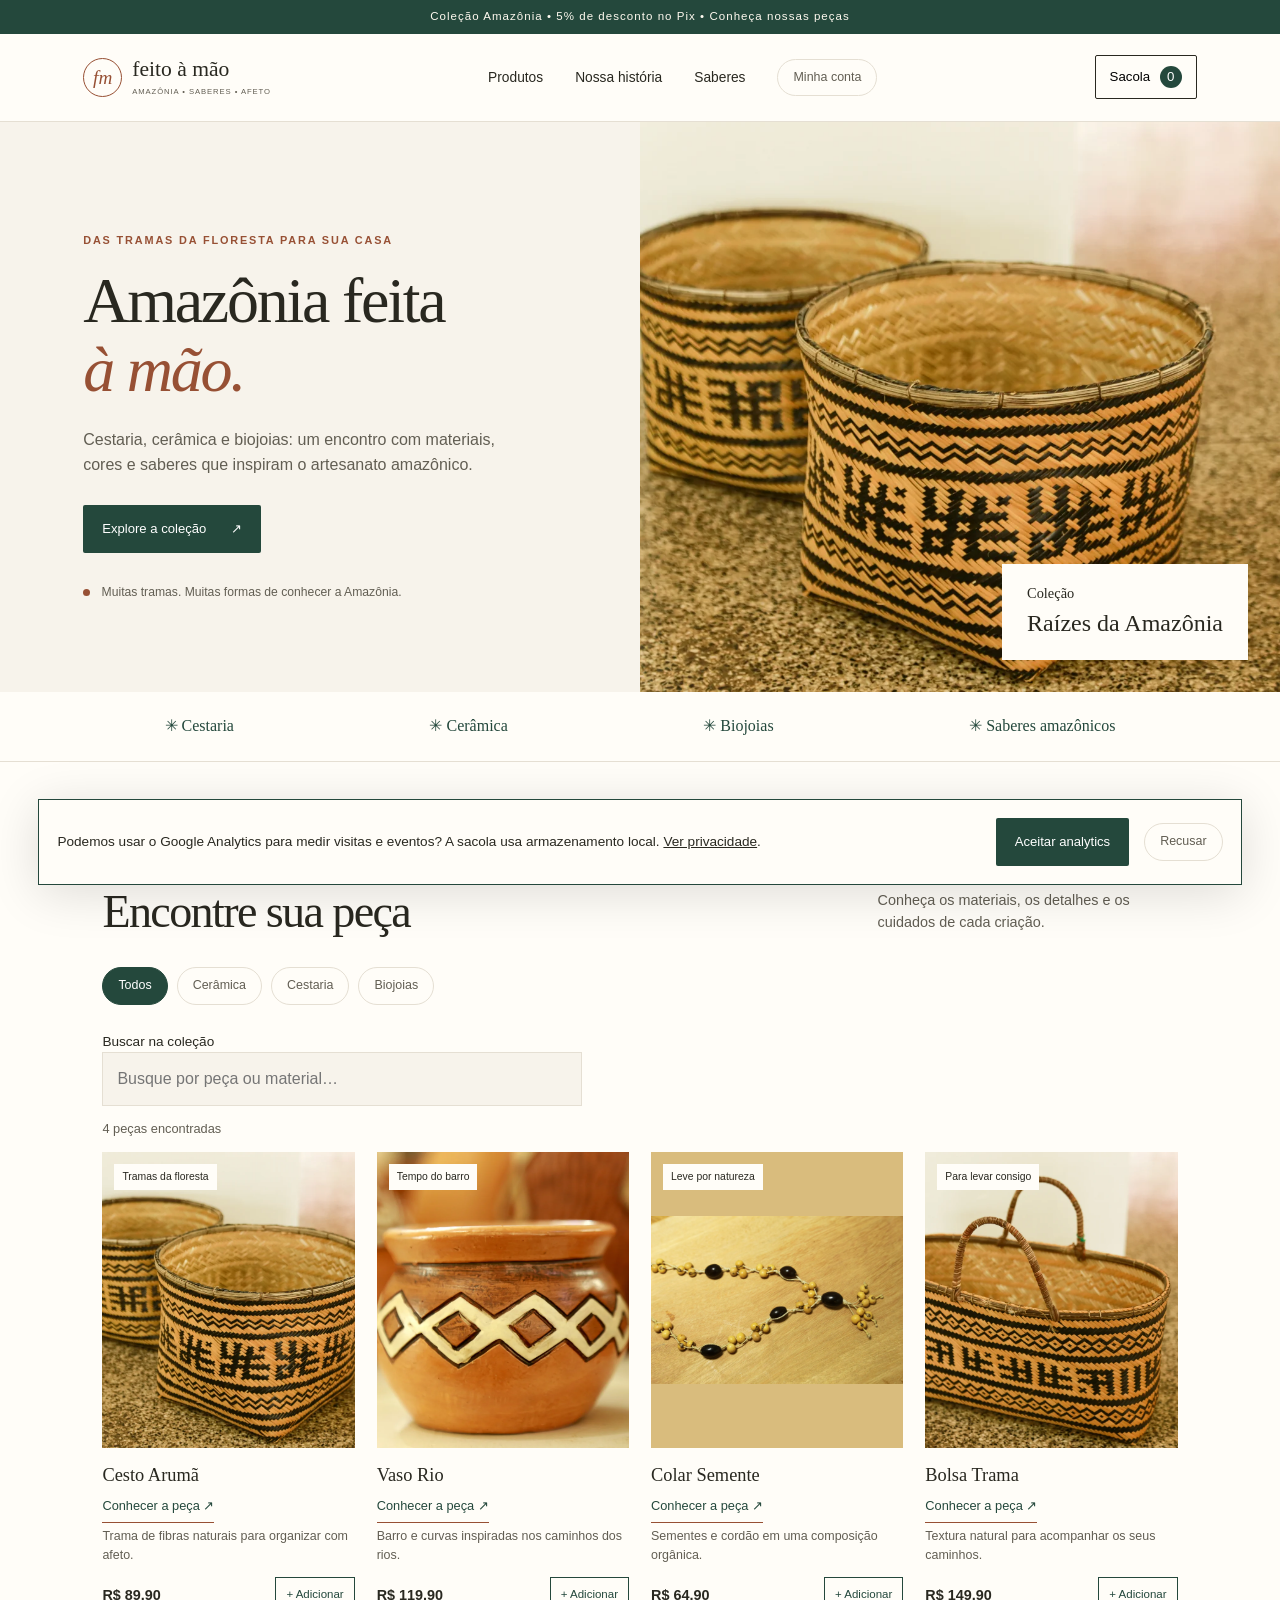
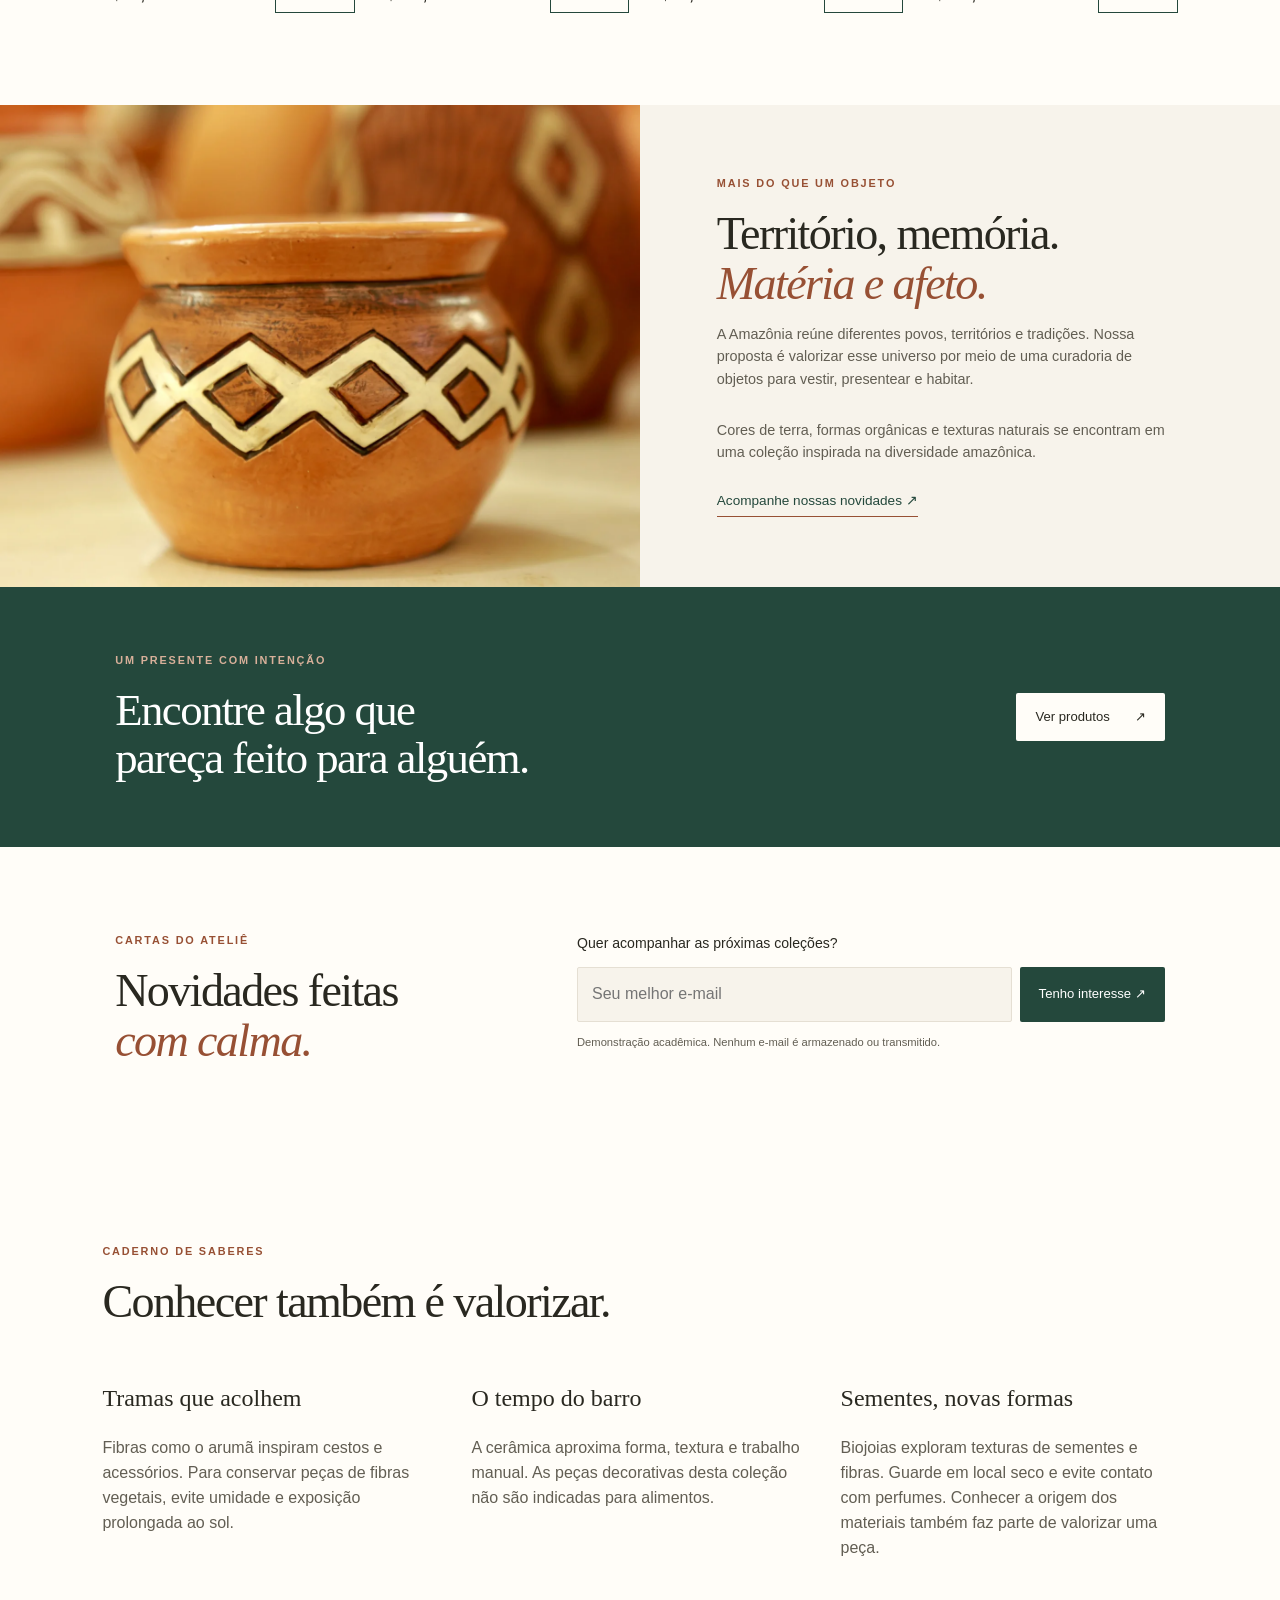
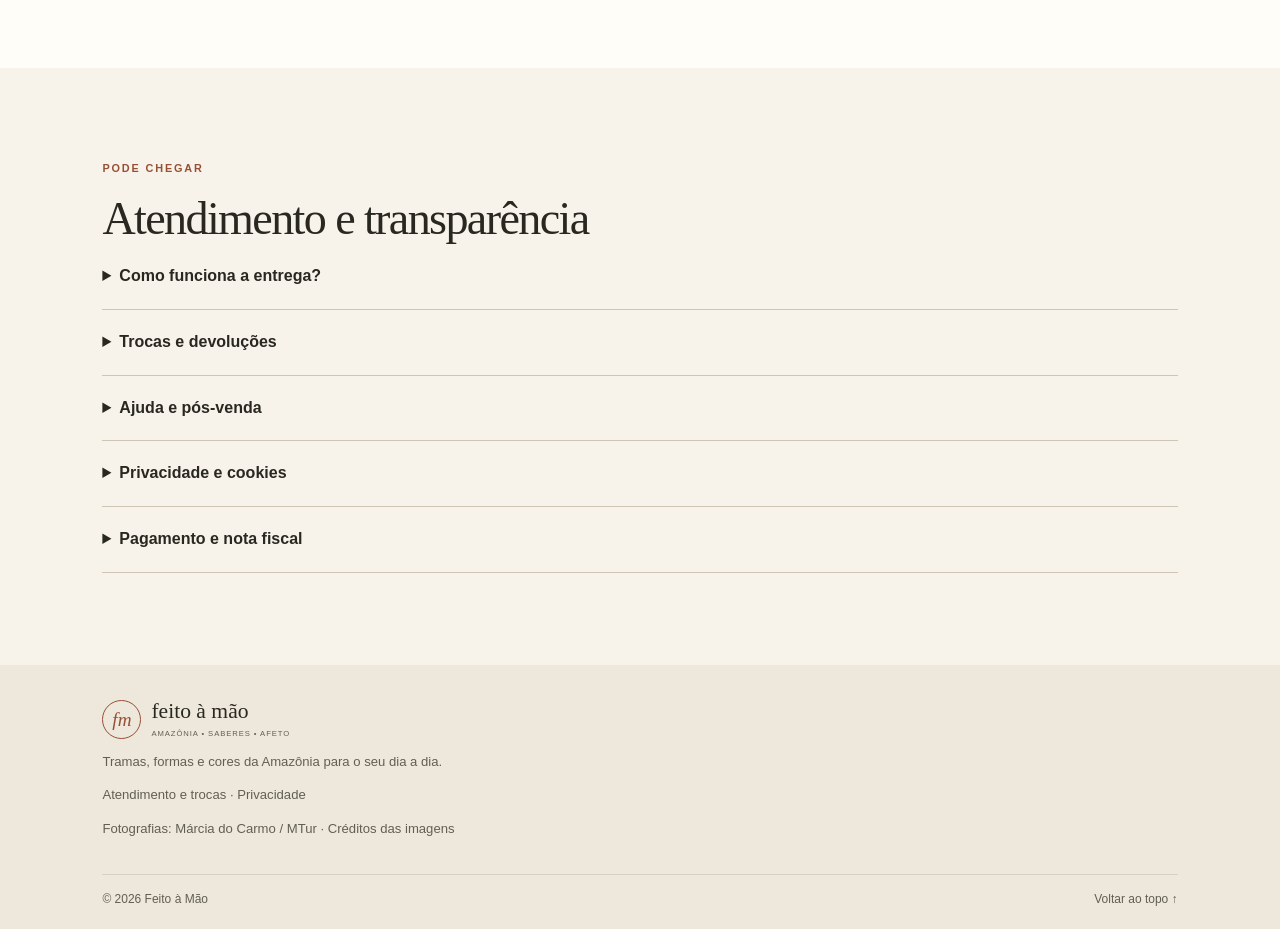
==== commit ec46a11e: "Consertando captura de email Antes não pegava email, apenas confirmava. Agora pega o email (não salv" ====
--- a/index.html
+++ b/index.html
@@ -75,14 +75,27 @@
     </section>
 
     <section class="newsletter-section" id="novidades">
-      <div><p class="eyebrow">CARTAS DO ATELIÊ</p><h2>Novidades feitas<br><em>com calma.</em></h2></div>
-      <form id="newsletter-form" class="newsletter-form">
-        <label for="email">Quer acompanhar as próximas coleções?</label>
-        <div class="email-row"><button class="button button-dark" type="submit">Tenho interesse ↗</button></div>
-        <small>Seu interesse inspira nossas próximas coleções.</small>
-        <p id="newsletter-message" class="form-message" aria-live="polite"></p>
-      </form>
-    </section>
+  <div>
+    <p class="eyebrow">CARTAS DO ATELIÊ</p>
+    <h2>Novidades feitas<br><em>com calma.</em></h2>
+  </div>
+  <form id="newsletter-form" class="newsletter-form">
+    <label for="email">Quer acompanhar as próximas coleções?</label>
+    <div class="email-row">
+      <input 
+        id="email" 
+        name="email" 
+        type="email" 
+        placeholder="Seu melhor e-mail" 
+        autocomplete="email" 
+        required
+      >
+      <button class="button button-dark" type="submit">Tenho interesse ↗</button>
+    </div>
+    <small>Demonstração acadêmica. Nenhum e-mail é armazenado ou transmitido.</small>
+    <p id="newsletter-message" class="form-message" aria-live="polite"></p>
+  </form>
+</section>
     <section class="section" id="saberes"><p class="eyebrow">CADERNO DE SABERES</p><h2>Conhecer também é valorizar.</h2><div class="knowledge-grid"><article><h3>Tramas que acolhem</h3><p>Fibras como o arumã inspiram cestos e acessórios. Para conservar peças de fibras vegetais, evite umidade e exposição prolongada ao sol.</p></article><article><h3>O tempo do barro</h3><p>A cerâmica aproxima forma, textura e trabalho manual. As peças decorativas desta coleção não são indicadas para alimentos.</p></article><article><h3>Sementes, novas formas</h3><p>Biojoias exploram texturas de sementes e fibras. Guarde em local seco e evite contato com perfumes. Conhecer a origem dos materiais também faz parte de valorizar uma peça.</p></article></div></section>
     <section class="section policies" id="atendimento"><p class="eyebrow">PODE CHEGAR</p><h2>Atendimento e transparência</h2><details><summary>Como funciona a entrega?</summary><p>Consulte uma estimativa no checkout: CEPs iniciados em 6 têm frete de R$ 18 e prazo de 5 a 8 dias úteis; demais regiões, R$ 32 e 8 a 15 dias úteis. Valores e prazos são estimados.</p></details><details><summary>Trocas e devoluções</summary><p>Arrependimento em até 7 dias após o recebimento, com devolução sem custo. Para dúvidas sobre conservação, trocas ou problemas com uma peça, consulte nosso canal de atendimento.</p></details><details><summary>Ajuda e pós-venda</summary><p>Escolha uma peça, abra a sacola e revise sua seleção. O resumo fica disponível na tela e em Minha conta, neste navegador.</p><p>Fale com a gente: <a href="https://github.com/Planetoid2501/feito-a-mao/issues" target="_blank" rel="noopener">abrir uma dúvida no GitHub</a>. Não inclua dados pessoais em mensagens públicas.</p></details><details id="privacidade"><summary>Privacidade e cookies</summary><p>Feito à Mão Amazônia. Para dúvidas sobre esta página e seus dados, utilize o canal de atendimento indicado acima.</p><p>Sacola, preferência de cookies e último pedido ficam neste navegador. Seu apelido fica apenas durante a sessão. Analytics só é carregado após aceitação; recebe eventos de navegação e produtos, sem apelido, e-mail ou CEP nos parâmetros enviados pelo site. O Google pode tratar dados técnicos da visita. Recusar não impede usar a loja.</p><button id="privacy-settings" class="filter">Rever consentimento</button><button id="clear-data" class="filter">Apagar dados locais</button></details><details><summary>Pagamento e nota fiscal</summary><p>Nesta página, você pode revisar opções de Pix, cartão e carteira digital sem informar dados bancários. A finalização não realiza cobrança nem emite nota fiscal.</p></details></section>
   </main>
